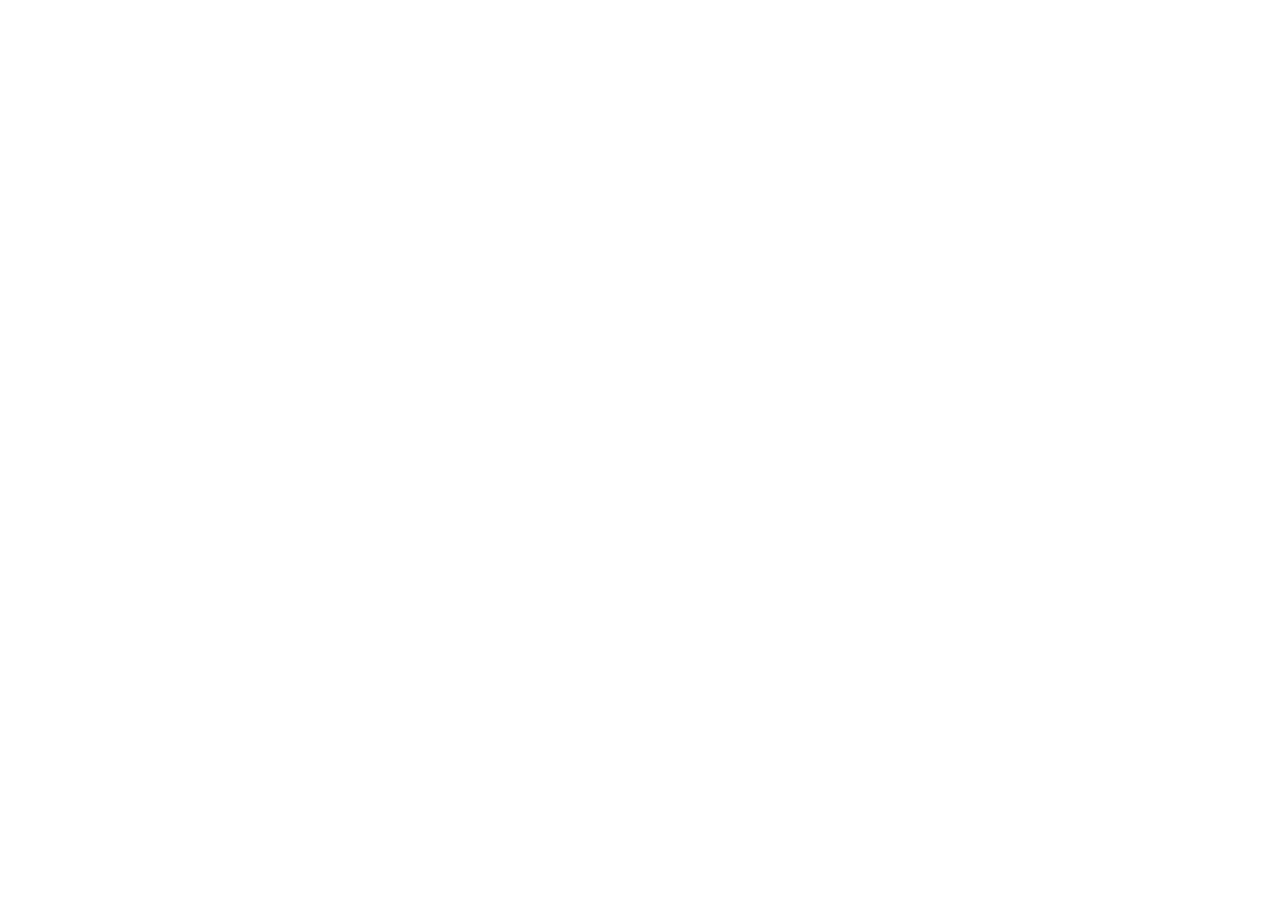
==== about/index.html @ cae290e7 "SEO optimization complete with JS alt text fix" ====
<!DOCTYPE html>
<html lang="en">
<head>
    <meta charset="UTF-8">
    <meta name="viewport" content="width=device-width, initial-scale=1.0">
    <title>About Advocate Mohd Yunus | Legal Services Delhi & Supreme Court</title>
    <meta name="description" content="Learn about Advocate Mohd Yunus - 10+ years experience in family law, estate planning, mining law. Practicing at Saket Court, Delhi High Court & Supreme Court.">
    <meta name="keywords" content="About Advocate Mohd Yunus, Lawyer Delhi, Legal Experience, Supreme Court Advocate">
    <meta name="robots" content="index, follow">
    <link rel="canonical" href="https://advocateyunus.com/about">
    
    <!-- Open Graph -->
    <meta property="og:type" content="profile">
    <meta property="og:title" content="About Advocate Mohd Yunus">
    <meta property="og:description" content="10+ years legal experience in Delhi courts">
    <meta property="og:url" content="https://advocateyunus.com/about">
    
    <script>
        // Redirect to main page with hash for SPA routing
        window.location.href = 'https://advocateyunus.com/#about';
    </script>
</head>
<body>
    <h1>About Advocate Mohd Yunus</h1>
    <p>Advocate Mohd Yunus has over 10 years of experience practicing law at Saket Court, Delhi High Court, and Supreme Court of India.</p>
    <p>Specializing in family law, estate planning, mining law, contract law, child custody, and divorce cases.</p>
    <p><a href="https://advocateyunus.com">Visit our homepage</a> or <a href="https://advocateyunus.com/contact">contact us</a>.</p>
</body>
</html>
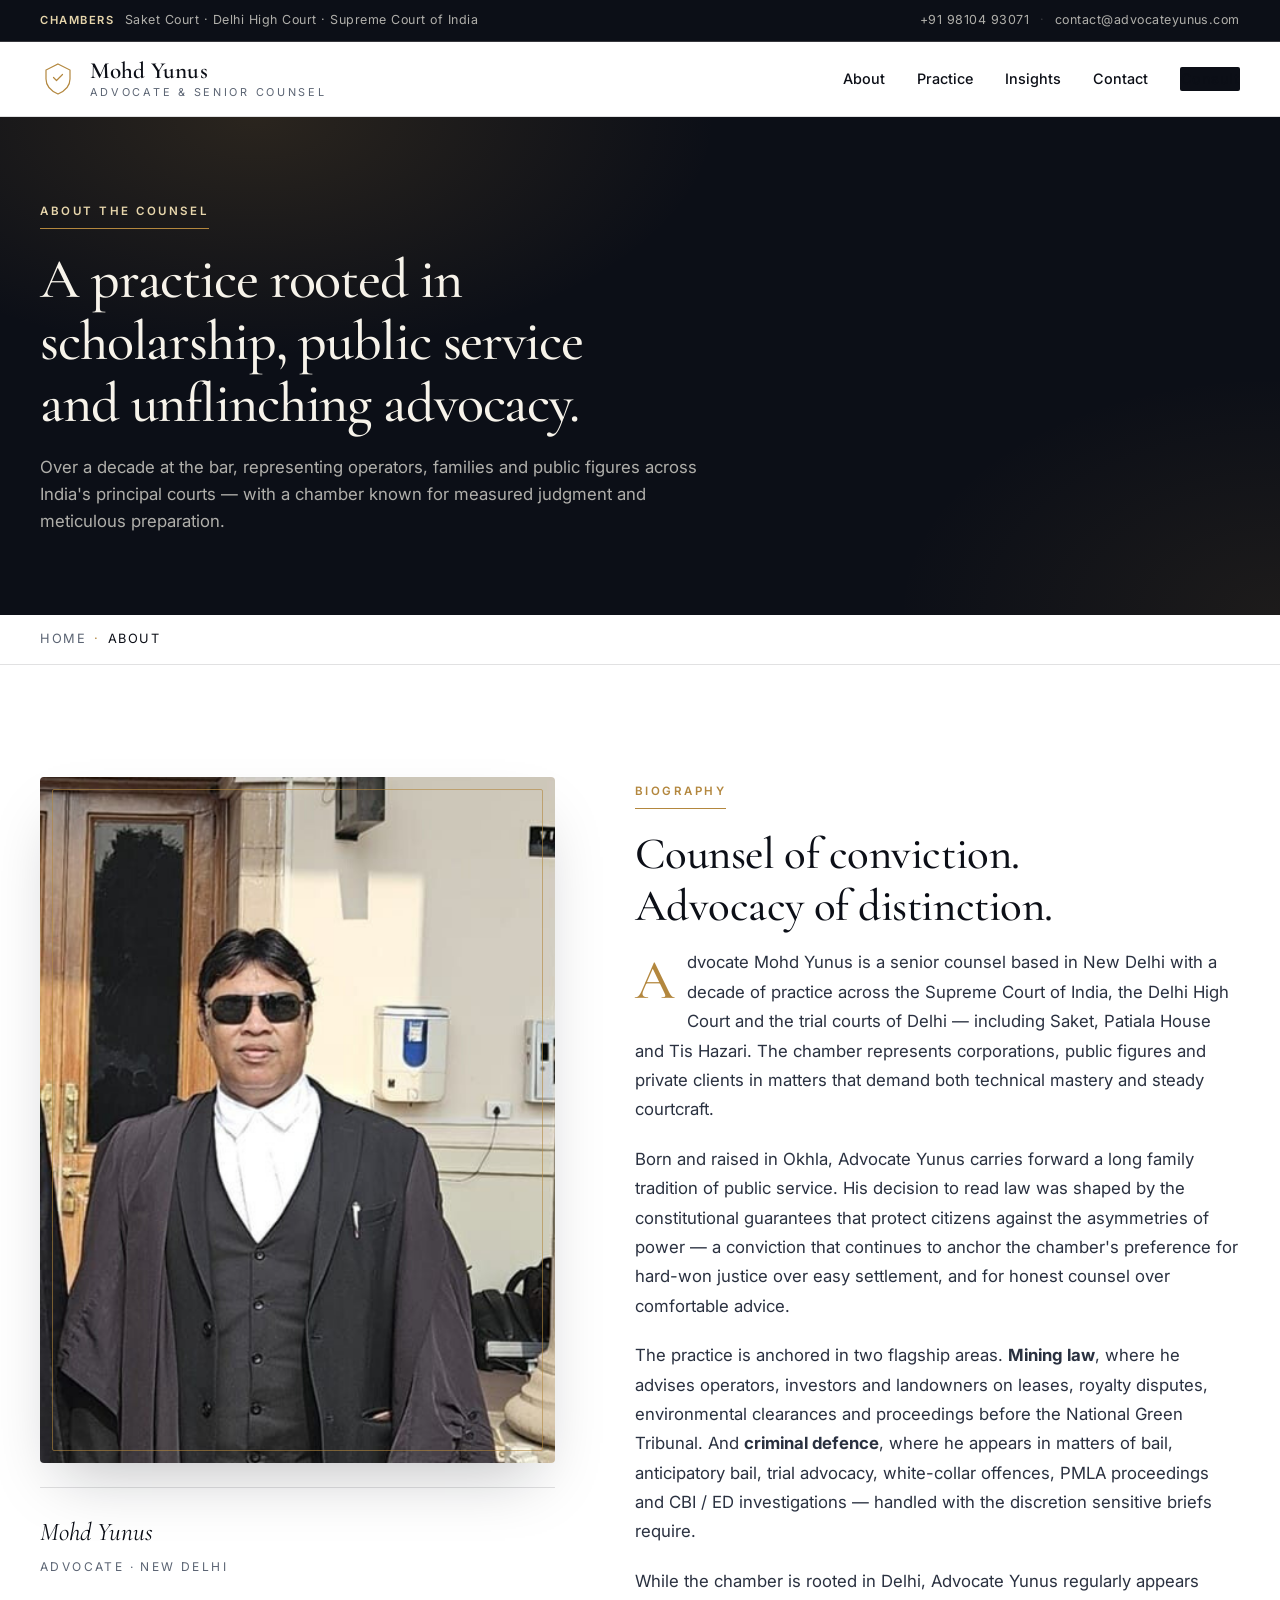
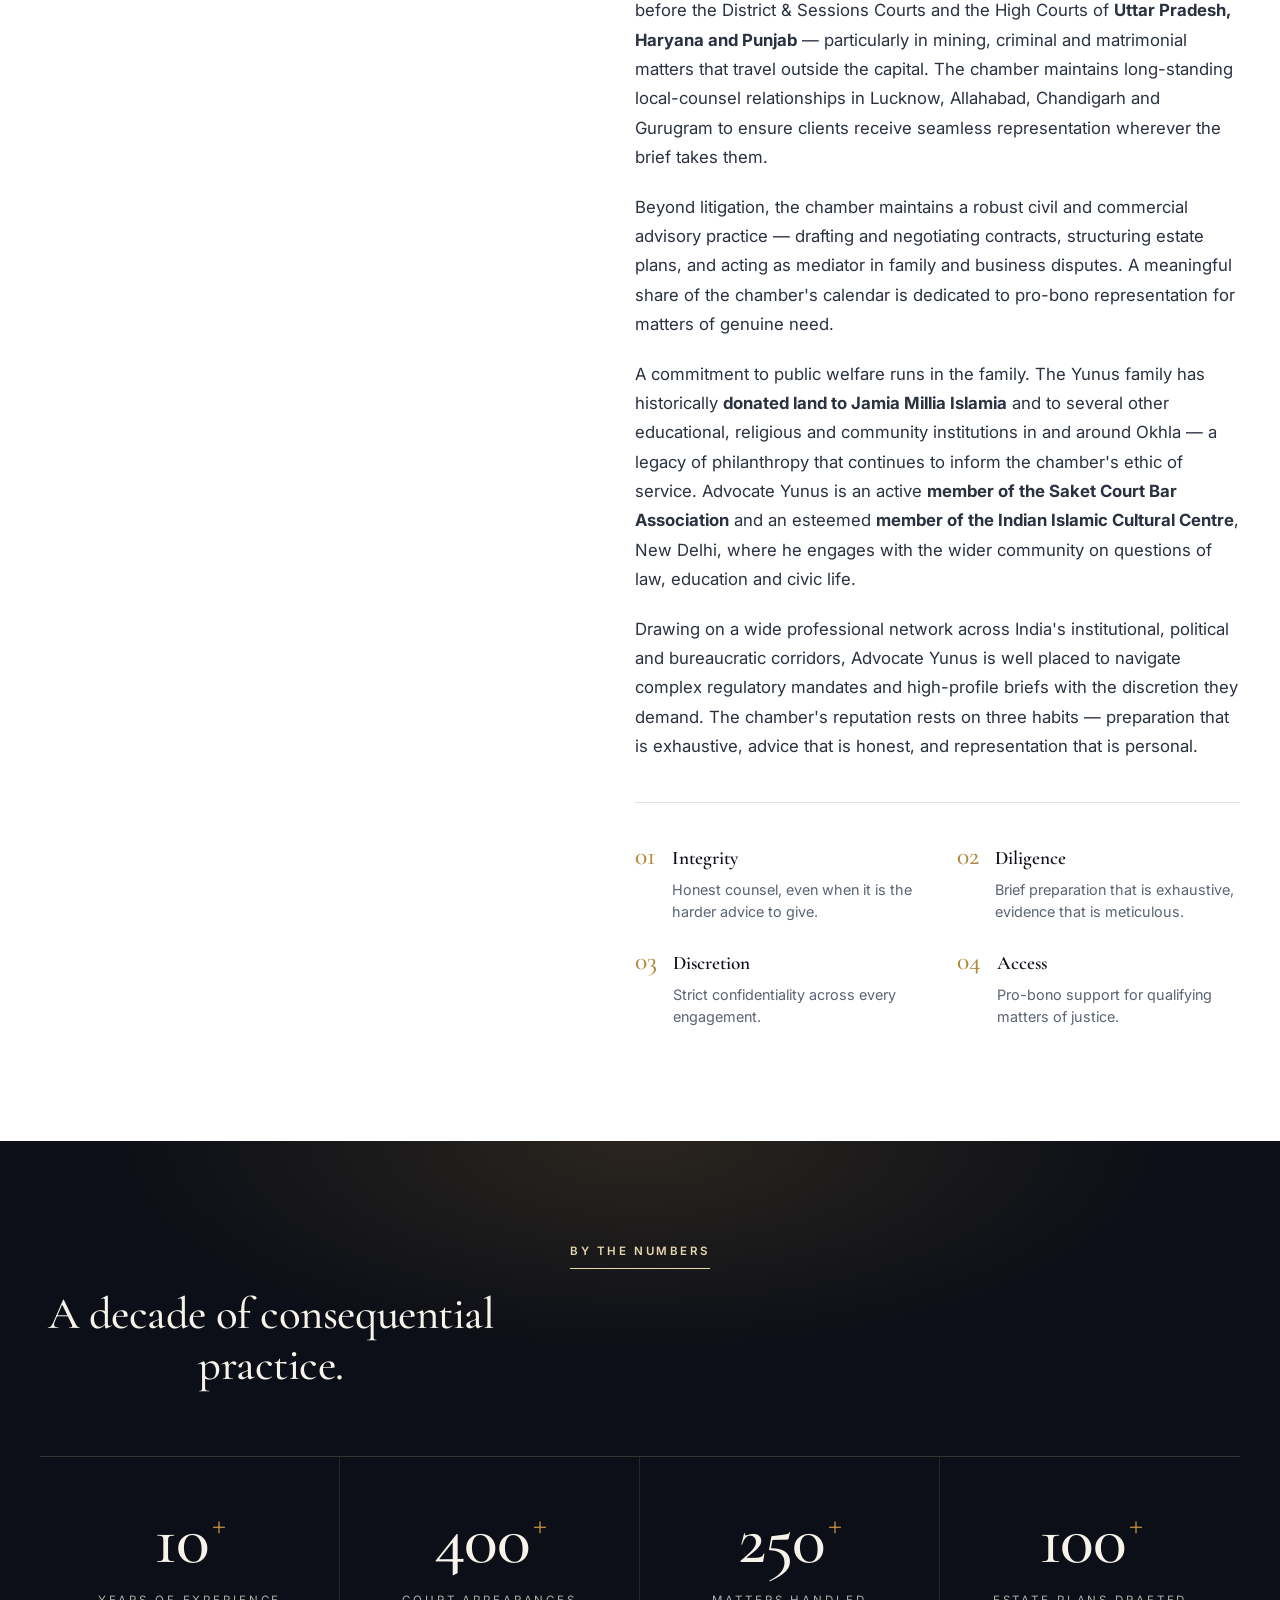
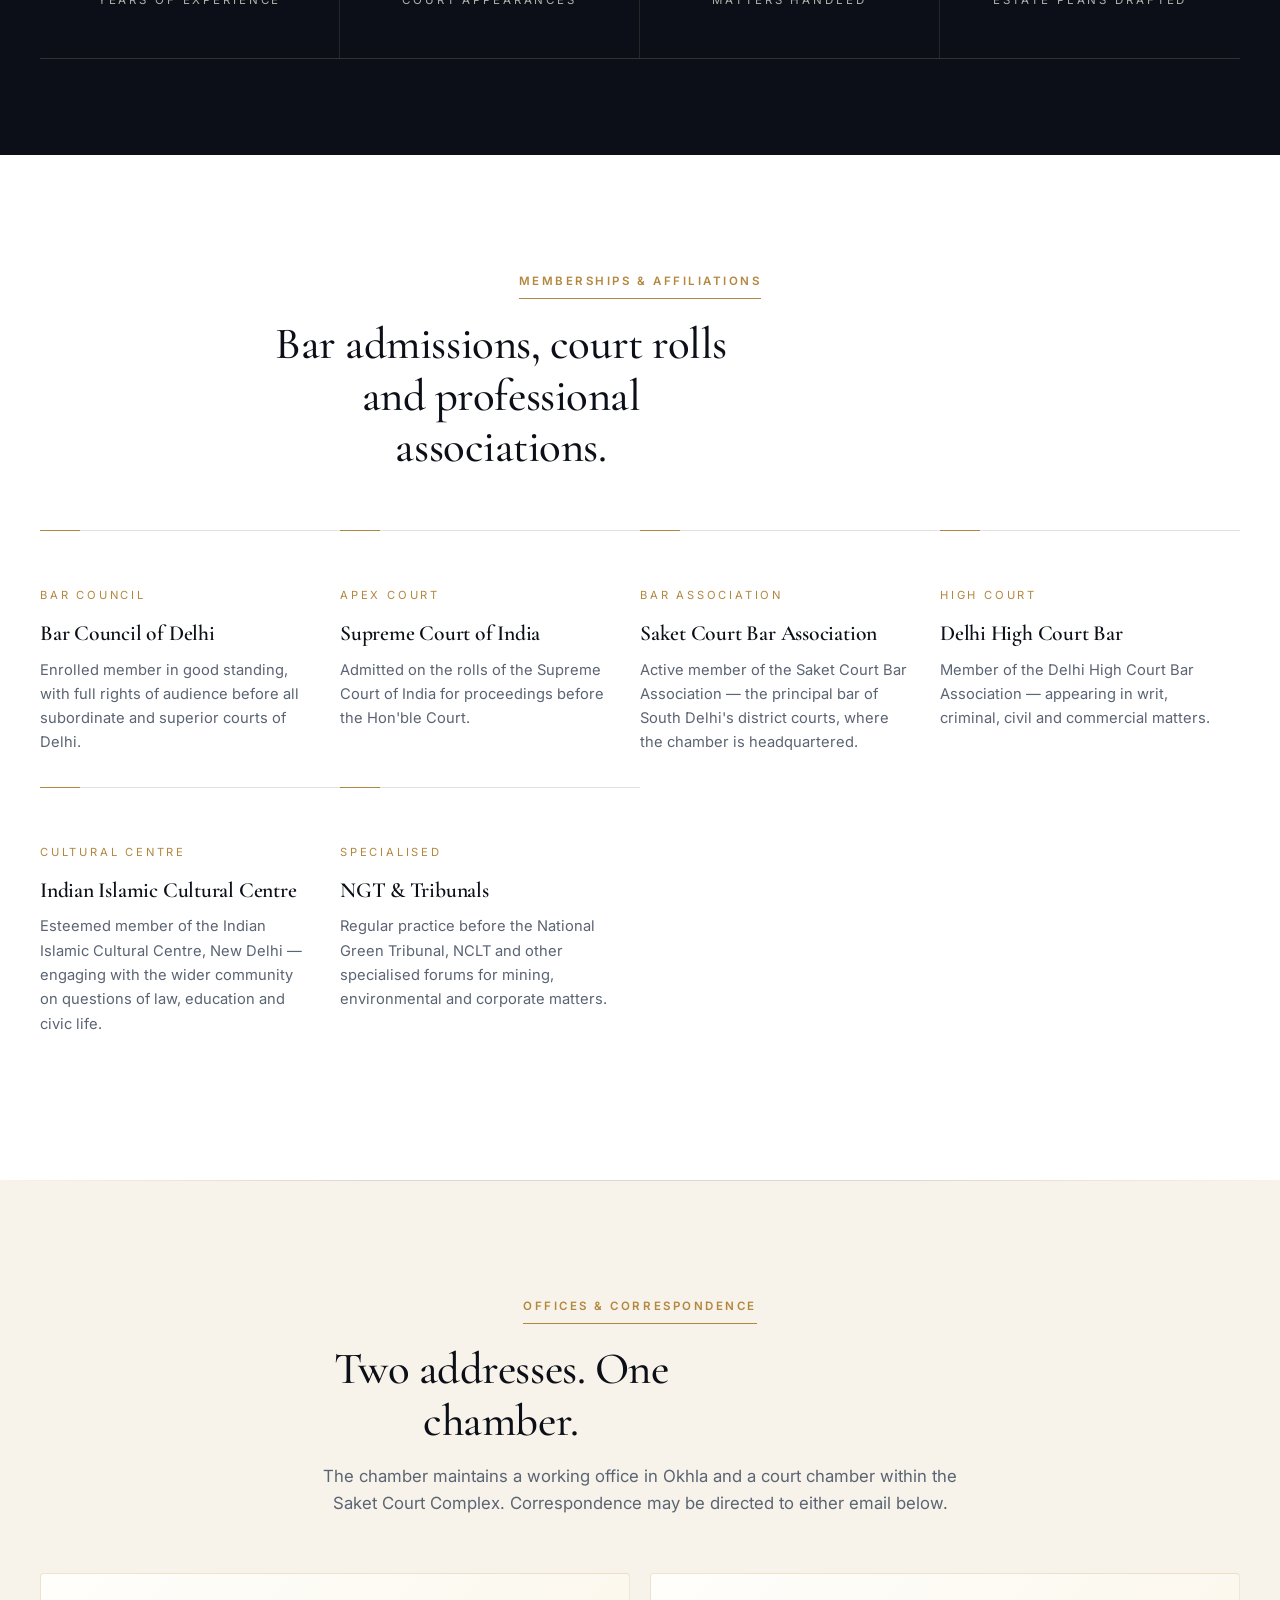
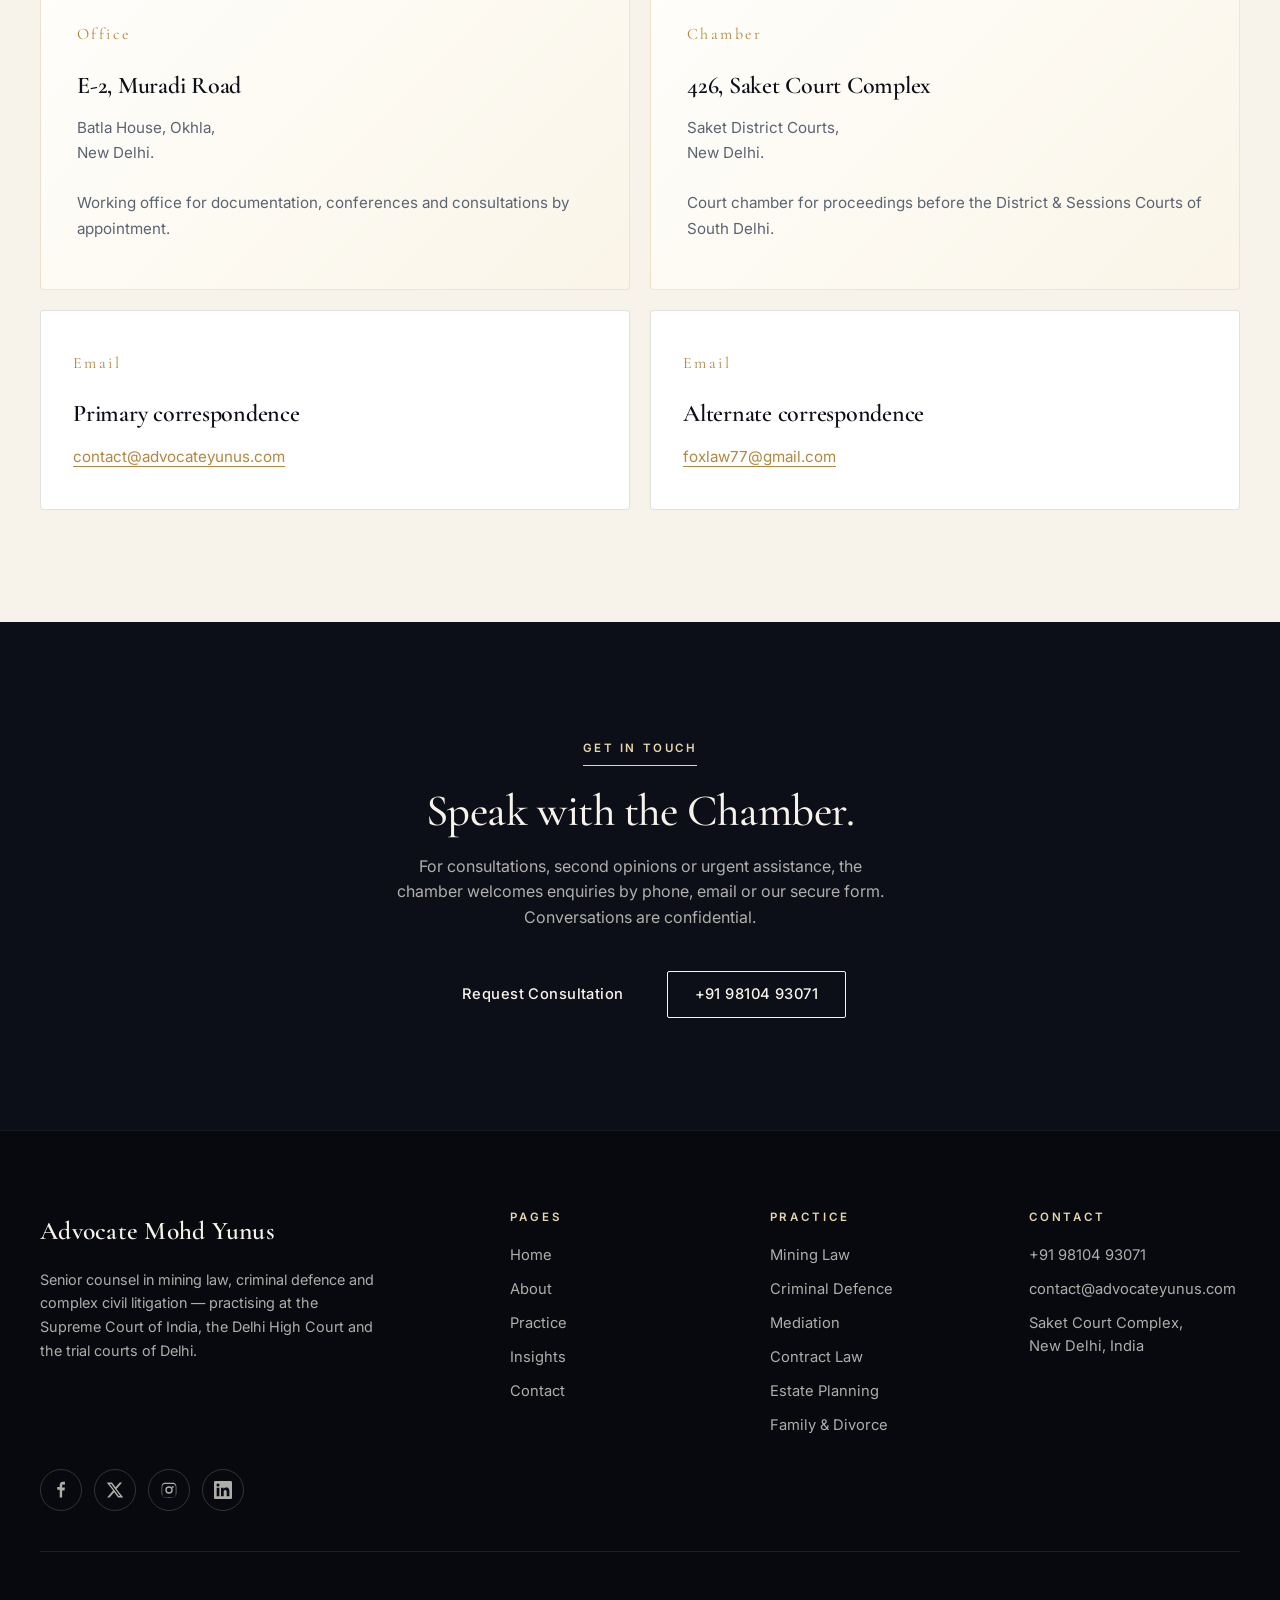
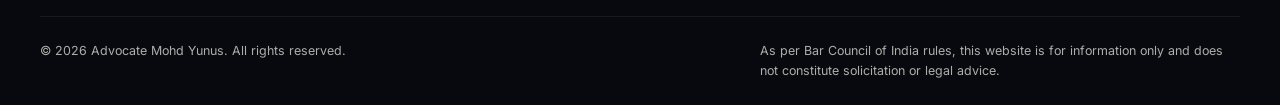
==== commit 31e137cc: "Rebuild site without Framer; multipage structure with full content - Replace single-page Framer buil" ====
--- a/about/index.html
+++ b/about/index.html
@@ -3,27 +3,289 @@
 <head>
     <meta charset="UTF-8">
     <meta name="viewport" content="width=device-width, initial-scale=1.0">
-    <title>About Advocate Mohd Yunus | Legal Services Delhi & Supreme Court</title>
-    <meta name="description" content="Learn about Advocate Mohd Yunus - 10+ years experience in family law, estate planning, mining law. Practicing at Saket Court, Delhi High Court & Supreme Court.">
-    <meta name="keywords" content="About Advocate Mohd Yunus, Lawyer Delhi, Legal Experience, Supreme Court Advocate">
-    <meta name="robots" content="index, follow">
-    <link rel="canonical" href="https://advocateyunus.com/about">
-    
-    <!-- Open Graph -->
+    <title>About Advocate Mohd Yunus | Senior Counsel, New Delhi</title>
+    <meta name="description" content="Advocate Mohd Yunus — over a decade at the bar with a practice spanning mining law, criminal defence, mediation and estate planning. Practising before the Supreme Court of India, the Delhi High Court and the trial courts of Delhi.">
+    <meta name="keywords" content="About Advocate Mohd Yunus, Senior Lawyer Delhi, Mining Law Counsel, Criminal Defence Delhi, Supreme Court Advocate, Okhla Lawyer">
+    <meta name="author" content="Advocate Mohd Yunus">
+    <meta name="robots" content="index, follow, max-image-preview:large">
+    <link rel="canonical" href="https://advocateyunus.com/about/">
+
+    <link rel="icon" type="image/svg+xml" href="/assets/img/favicon.svg">
+    <link rel="apple-touch-icon" href="/assets/img/favicon.svg">
+    <link rel="manifest" href="/site.webmanifest">
+    <meta name="theme-color" content="#0c0f17">
+
     <meta property="og:type" content="profile">
-    <meta property="og:title" content="About Advocate Mohd Yunus">
-    <meta property="og:description" content="10+ years legal experience in Delhi courts">
-    <meta property="og:url" content="https://advocateyunus.com/about">
-    
-    <script>
-        // Redirect to main page with hash for SPA routing
-        window.location.href = 'https://advocateyunus.com/#about';
-    </script>
+    <meta property="og:title" content="About Advocate Mohd Yunus | Senior Counsel">
+    <meta property="og:description" content="Over a decade at the bar — practising in Delhi's principal courts.">
+    <meta property="og:url" content="https://advocateyunus.com/about/">
+    <meta property="og:image" content="https://advocateyunus.com/assets/img/header/main.jpg">
+
+    <link rel="preconnect" href="https://fonts.googleapis.com">
+    <link rel="preconnect" href="https://fonts.gstatic.com" crossorigin>
+    <link href="https://fonts.googleapis.com/css2?family=Cormorant+Garamond:wght@400;500;600;700&family=Inter:wght@300;400;500;600;700&display=swap" rel="stylesheet">
+
+    <link rel="stylesheet" href="/assets/css/styles.css">
 </head>
 <body>
-    <h1>About Advocate Mohd Yunus</h1>
-    <p>Advocate Mohd Yunus has over 10 years of experience practicing law at Saket Court, Delhi High Court, and Supreme Court of India.</p>
-    <p>Specializing in family law, estate planning, mining law, contract law, child custody, and divorce cases.</p>
-    <p><a href="https://advocateyunus.com">Visit our homepage</a> or <a href="https://advocateyunus.com/contact">contact us</a>.</p>
+
+<a class="skip-link" href="#main">Skip to main content</a>
+
+<div class="topbar">
+    <div class="container topbar__inner">
+        <div class="topbar__left">
+            <span class="topbar__item"><span class="topbar__label">Chambers</span> Saket Court · Delhi High Court · Supreme Court of India</span>
+        </div>
+        <div class="topbar__right">
+            <a href="tel:+919810493071" class="topbar__item">+91 98104 93071</a>
+            <span class="topbar__divider">·</span>
+            <a href="mailto:contact@advocateyunus.com" class="topbar__item">contact@advocateyunus.com</a>
+        </div>
+    </div>
+</div>
+
+<header class="nav" id="nav">
+    <div class="container nav__inner">
+        <a href="/" class="brand">
+            <span class="brand__mark" aria-hidden="true">
+                <svg viewBox="0 0 48 48" width="36" height="36" fill="none" stroke="currentColor" stroke-width="1.6">
+                    <path d="M24 4 L40 12 L40 24 C40 33 33 40 24 44 C15 40 8 33 8 24 L8 12 Z"/>
+                    <path d="M18 22 L22 26 L30 18" stroke-linecap="round" stroke-linejoin="round"/>
+                </svg>
+            </span>
+            <span class="brand__text">
+                <span class="brand__name">Mohd Yunus</span>
+                <span class="brand__sub">Advocate &amp; Senior Counsel</span>
+            </span>
+        </a>
+        <nav class="nav__links" aria-label="Primary">
+            <a href="/about/">About</a>
+            <a href="/specialisations/">Practice</a>
+            <a href="/blog/">Insights</a>
+            <a href="/contact/">Contact</a>
+            <a href="/contact/" class="btn btn--ghost">Consult</a>
+        </nav>
+        <button class="nav__toggle" aria-label="Open menu" aria-expanded="false">
+            <span></span><span></span><span></span>
+        </button>
+    </div>
+</header>
+
+<main id="main">
+
+<section class="page-header">
+    <div class="container page-header__inner">
+        <span class="eyebrow">About the Counsel</span>
+        <h1>A practice rooted in scholarship, public service and unflinching advocacy.</h1>
+        <p>Over a decade at the bar, representing operators, families and public figures across India's principal courts — with a chamber known for measured judgment and meticulous preparation.</p>
+    </div>
+</section>
+
+<nav class="breadcrumb" aria-label="Breadcrumb">
+    <div class="container">
+        <ol>
+            <li><a href="/">Home</a></li>
+            <li aria-current="page">About</li>
+        </ol>
+    </div>
+</nav>
+
+<section class="about">
+    <div class="container about__inner">
+        <div class="about__media">
+            <div class="about__photo" style="background: url('/assets/img/header/main.jpg') center/cover no-repeat;" aria-label="Portrait of Advocate Mohd Yunus"></div>
+            <div class="about__signature">
+                <span class="about__sig-name">Mohd Yunus</span>
+                <span class="about__sig-role">Advocate · New Delhi</span>
+            </div>
+        </div>
+        <div class="about__copy">
+            <span class="eyebrow">Biography</span>
+            <h2 class="section-title">Counsel of conviction. Advocacy of distinction.</h2>
+            <p>
+                Advocate Mohd Yunus is a senior counsel based in New Delhi with a decade of practice across the Supreme Court of India, the Delhi High Court and the trial courts of Delhi — including Saket, Patiala House and Tis Hazari. The chamber represents corporations, public figures and private clients in matters that demand both technical mastery and steady courtcraft.
+            </p>
+            <p>
+                Born and raised in Okhla, Advocate Yunus carries forward a long family tradition of public service. His decision to read law was shaped by the constitutional guarantees that protect citizens against the asymmetries of power — a conviction that continues to anchor the chamber's preference for hard-won justice over easy settlement, and for honest counsel over comfortable advice.
+            </p>
+            <p>
+                The practice is anchored in two flagship areas. <strong>Mining law</strong>, where he advises operators, investors and landowners on leases, royalty disputes, environmental clearances and proceedings before the National Green Tribunal. And <strong>criminal defence</strong>, where he appears in matters of bail, anticipatory bail, trial advocacy, white-collar offences, PMLA proceedings and CBI / ED investigations — handled with the discretion sensitive briefs require.
+            </p>
+            <p>
+                While the chamber is rooted in Delhi, Advocate Yunus regularly appears before the District &amp; Sessions Courts and the High Courts of <strong>Uttar Pradesh, Haryana and Punjab</strong> — particularly in mining, criminal and matrimonial matters that travel outside the capital. The chamber maintains long-standing local-counsel relationships in Lucknow, Allahabad, Chandigarh and Gurugram to ensure clients receive seamless representation wherever the brief takes them.
+            </p>
+            <p>
+                Beyond litigation, the chamber maintains a robust civil and commercial advisory practice — drafting and negotiating contracts, structuring estate plans, and acting as mediator in family and business disputes. A meaningful share of the chamber's calendar is dedicated to pro-bono representation for matters of genuine need.
+            </p>
+            <p>
+                A commitment to public welfare runs in the family. The Yunus family has historically <strong>donated land to Jamia Millia Islamia</strong> and to several other educational, religious and community institutions in and around Okhla — a legacy of philanthropy that continues to inform the chamber's ethic of service. Advocate Yunus is an active <strong>member of the Saket Court Bar Association</strong> and an esteemed <strong>member of the Indian Islamic Cultural Centre</strong>, New Delhi, where he engages with the wider community on questions of law, education and civic life.
+            </p>
+            <p>
+                Drawing on a wide professional network across India's institutional, political and bureaucratic corridors, Advocate Yunus is well placed to navigate complex regulatory mandates and high-profile briefs with the discretion they demand. The chamber's reputation rests on three habits — preparation that is exhaustive, advice that is honest, and representation that is personal.
+            </p>
+
+            <ul class="about__values">
+                <li><span>01</span><strong>Integrity</strong><em>Honest counsel, even when it is the harder advice to give.</em></li>
+                <li><span>02</span><strong>Diligence</strong><em>Brief preparation that is exhaustive, evidence that is meticulous.</em></li>
+                <li><span>03</span><strong>Discretion</strong><em>Strict confidentiality across every engagement.</em></li>
+                <li><span>04</span><strong>Access</strong><em>Pro-bono support for qualifying matters of justice.</em></li>
+            </ul>
+        </div>
+    </div>
+</section>
+
+<section class="stats">
+    <div class="container stats__inner">
+        <div class="stats__head">
+            <span class="eyebrow">By the Numbers</span>
+            <h2 class="section-title section-title--light">A decade of consequential practice.</h2>
+        </div>
+        <ul class="stats__grid">
+            <li><span class="stats__num">10<small>+</small></span><span class="stats__label">Years of Experience</span></li>
+            <li><span class="stats__num">400<small>+</small></span><span class="stats__label">Court Appearances</span></li>
+            <li><span class="stats__num">250<small>+</small></span><span class="stats__label">Matters Handled</span></li>
+            <li><span class="stats__num">100<small>+</small></span><span class="stats__label">Estate Plans Drafted</span></li>
+        </ul>
+    </div>
+</section>
+
+<section class="process">
+    <div class="container">
+        <div class="section-head section-head--center">
+            <span class="eyebrow">Memberships &amp; Affiliations</span>
+            <h2 class="section-title">Bar admissions, court rolls and professional associations.</h2>
+        </div>
+        <ol class="process__list">
+            <li>
+                <span class="process__step">Bar Council</span>
+                <h3>Bar Council of Delhi</h3>
+                <p>Enrolled member in good standing, with full rights of audience before all subordinate and superior courts of Delhi.</p>
+            </li>
+            <li>
+                <span class="process__step">Apex Court</span>
+                <h3>Supreme Court of India</h3>
+                <p>Admitted on the rolls of the Supreme Court of India for proceedings before the Hon'ble Court.</p>
+            </li>
+            <li>
+                <span class="process__step">Bar Association</span>
+                <h3>Saket Court Bar Association</h3>
+                <p>Active member of the Saket Court Bar Association — the principal bar of South Delhi's district courts, where the chamber is headquartered.</p>
+            </li>
+            <li>
+                <span class="process__step">High Court</span>
+                <h3>Delhi High Court Bar</h3>
+                <p>Member of the Delhi High Court Bar Association — appearing in writ, criminal, civil and commercial matters.</p>
+            </li>
+            <li>
+                <span class="process__step">Cultural Centre</span>
+                <h3>Indian Islamic Cultural Centre</h3>
+                <p>Esteemed member of the Indian Islamic Cultural Centre, New Delhi — engaging with the wider community on questions of law, education and civic life.</p>
+            </li>
+            <li>
+                <span class="process__step">Specialised</span>
+                <h3>NGT &amp; Tribunals</h3>
+                <p>Regular practice before the National Green Tribunal, NCLT and other specialised forums for mining, environmental and corporate matters.</p>
+            </li>
+        </ol>
+    </div>
+</section>
+
+<section class="practice">
+    <div class="container">
+        <div class="section-head section-head--center">
+            <span class="eyebrow">Offices &amp; Correspondence</span>
+            <h2 class="section-title">Two addresses. One chamber.</h2>
+            <p class="section-lede" style="margin-inline: auto;">The chamber maintains a working office in Okhla and a court chamber within the Saket Court Complex. Correspondence may be directed to either email below.</p>
+        </div>
+        <div class="practice__grid" style="grid-template-columns: repeat(2, 1fr);">
+            <article class="card card--feature">
+                <span class="card__num">Office</span>
+                <h3 class="card__title">E-2, Muradi Road</h3>
+                <p class="card__copy">Batla House, Okhla,<br>New Delhi.<br><br>Working office for documentation, conferences and consultations by appointment.</p>
+            </article>
+            <article class="card card--feature">
+                <span class="card__num">Chamber</span>
+                <h3 class="card__title">426, Saket Court Complex</h3>
+                <p class="card__copy">Saket District Courts,<br>New Delhi.<br><br>Court chamber for proceedings before the District &amp; Sessions Courts of South Delhi.</p>
+            </article>
+            <article class="card">
+                <span class="card__num">Email</span>
+                <h3 class="card__title">Primary correspondence</h3>
+                <p class="card__copy"><a href="mailto:contact@advocateyunus.com" style="color: var(--gold); border-bottom: 1px solid currentColor;">contact@advocateyunus.com</a></p>
+            </article>
+            <article class="card">
+                <span class="card__num">Email</span>
+                <h3 class="card__title">Alternate correspondence</h3>
+                <p class="card__copy"><a href="mailto:foxlaw77@gmail.com" style="color: var(--gold); border-bottom: 1px solid currentColor;">foxlaw77@gmail.com</a></p>
+            </article>
+        </div>
+    </div>
+</section>
+
+<section class="contact">
+    <div class="container contact__inner" style="grid-template-columns: 1fr;">
+        <div class="contact__copy" style="text-align: center; max-width: 720px; margin: 0 auto;">
+            <span class="eyebrow">Get in Touch</span>
+            <h2 class="section-title" style="margin-inline: auto;">Speak with the Chamber.</h2>
+            <p style="margin-inline: auto;">For consultations, second opinions or urgent assistance, the chamber welcomes enquiries by phone, email or our secure form. Conversations are confidential.</p>
+            <div style="display: flex; gap: 1rem; justify-content: center; flex-wrap: wrap; margin-top: 2rem;">
+                <a href="/contact/" class="btn btn--primary">Request Consultation</a>
+                <a href="tel:+919810493071" class="btn btn--outline" style="color: var(--ivory); border-color: var(--ivory);">+91 98104 93071</a>
+            </div>
+        </div>
+    </div>
+</section>
+
+</main>
+
+<footer class="footer">
+    <div class="container footer__inner">
+        <div class="footer__brand">
+            <span class="brand__name">Advocate Mohd Yunus</span>
+            <p>Senior counsel in mining law, criminal defence and complex civil litigation — practising at the Supreme Court of India, the Delhi High Court and the trial courts of Delhi.</p>
+        </div>
+        <div class="footer__col">
+            <h4>Pages</h4>
+            <ul>
+                <li><a href="/">Home</a></li>
+                <li><a href="/about/">About</a></li>
+                <li><a href="/specialisations/">Practice</a></li>
+                <li><a href="/blog/">Insights</a></li>
+                <li><a href="/contact/">Contact</a></li>
+            </ul>
+        </div>
+        <div class="footer__col">
+            <h4>Practice</h4>
+            <ul>
+                <li><a href="/specialisations/mining-laws/">Mining Law</a></li>
+                <li><a href="/specialisations/criminal-law/">Criminal Defence</a></li>
+                <li><a href="/specialisations/mediation-law/">Mediation</a></li>
+                <li><a href="/specialisations/contract-law/">Contract Law</a></li>
+                <li><a href="/specialisations/estate-planning-law/">Estate Planning</a></li>
+                <li><a href="/specialisations/divorce-law/">Family &amp; Divorce</a></li>
+            </ul>
+        </div>
+        <div class="footer__col">
+            <h4>Contact</h4>
+            <ul>
+                <li><a href="tel:+919810493071">+91 98104 93071</a></li>
+                <li><a href="mailto:contact@advocateyunus.com">contact@advocateyunus.com</a></li>
+                <li>Saket Court Complex,<br>New Delhi, India</li>
+            </ul>
+        </div>
+        <div class="footer__social" aria-label="Social media">
+            <a href="https://www.facebook.com/yunus.mohd.520" target="_blank" rel="noopener noreferrer" aria-label="Facebook"><svg viewBox="0 0 24 24" aria-hidden="true"><path d="M13.5 22V12.5h3.2l.5-3.7h-3.7V6.4c0-1.1.3-1.8 1.8-1.8h2V1.2C17 1.1 15.9 1 14.7 1c-2.6 0-4.4 1.6-4.4 4.5v2.5H7v3.7h3.3V22h3.2z"/></svg></a>
+            <a href="https://x.com/Advocateyunus1" target="_blank" rel="noopener noreferrer" aria-label="X (Twitter)"><svg viewBox="0 0 24 24" aria-hidden="true"><path d="M18.244 2H21.5l-7.5 8.572L23 22h-6.825l-5.348-6.99L4.7 22H1.444l8.04-9.187L1 2h6.99l4.83 6.388L18.244 2zm-1.18 18h1.825L7.012 4H5.054l12.01 16z"/></svg></a>
+            <a href="https://www.instagram.com/advocateyunus.delhi/" target="_blank" rel="noopener noreferrer" aria-label="Instagram"><svg viewBox="0 0 24 24" aria-hidden="true"><path d="M12 2.2c3.2 0 3.6 0 4.8.1 1.2.1 1.8.2 2.2.4.6.2 1 .5 1.4.9.4.4.7.9.9 1.4.2.4.4 1 .4 2.2.1 1.2.1 1.6.1 4.8s0 3.6-.1 4.8c-.1 1.2-.2 1.8-.4 2.2-.2.6-.5 1-.9 1.4-.4.4-.9.7-1.4.9-.4.2-1 .4-2.2.4-1.2.1-1.6.1-4.8.1s-3.6 0-4.8-.1c-1.2-.1-1.8-.2-2.2-.4-.6-.2-1-.5-1.4-.9-.4-.4-.7-.9-.9-1.4-.2-.4-.4-1-.4-2.2C2.2 15.6 2.2 15.2 2.2 12s0-3.6.1-4.8c.1-1.2.2-1.8.4-2.2.2-.6.5-1 .9-1.4.4-.4.9-.7 1.4-.9.4-.2 1-.4 2.2-.4C8.4 2.2 8.8 2.2 12 2.2zm0 1.8c-3.2 0-3.5 0-4.7.1-1.1.1-1.7.2-2.1.3-.5.2-.9.4-1.2.7-.4.4-.6.8-.7 1.2-.1.4-.3 1-.3 2.1-.1 1.2-.1 1.5-.1 4.7s0 3.5.1 4.7c.1 1.1.2 1.7.3 2.1.2.5.4.9.7 1.2.4.4.8.6 1.2.7.4.1 1 .3 2.1.3 1.2.1 1.5.1 4.7.1s3.5 0 4.7-.1c1.1-.1 1.7-.2 2.1-.3.5-.2.9-.4 1.2-.7.4-.4.6-.8.7-1.2.1-.4.3-1 .3-2.1.1-1.2.1-1.5.1-4.7s0-3.5-.1-4.7c-.1-1.1-.2-1.7-.3-2.1-.2-.5-.4-.9-.7-1.2-.4-.4-.8-.6-1.2-.7-.4-.1-1-.3-2.1-.3C15.5 4 15.2 4 12 4zm0 3.1A4.9 4.9 0 1 1 12 17a4.9 4.9 0 0 1 0-9.9zm0 1.8a3.1 3.1 0 1 0 0 6.2 3.1 3.1 0 0 0 0-6.2zm5.1-2.1a1.15 1.15 0 1 1 0 2.3 1.15 1.15 0 0 1 0-2.3z"/></svg></a>
+            <a href="https://www.linkedin.com/in/m-yunus-advocate-58a69a46/" target="_blank" rel="noopener noreferrer" aria-label="LinkedIn"><svg viewBox="0 0 24 24" aria-hidden="true"><path d="M20.45 20.45h-3.55v-5.57c0-1.33-.02-3.04-1.85-3.04-1.86 0-2.14 1.45-2.14 2.95v5.66H9.36V9h3.41v1.56h.05c.48-.91 1.65-1.86 3.39-1.86 3.62 0 4.29 2.39 4.29 5.49v6.26zM5.34 7.43a2.06 2.06 0 1 1 0-4.12 2.06 2.06 0 0 1 0 4.12zM7.12 20.45H3.56V9h3.56v11.45zM22.22 0H1.78A1.76 1.76 0 0 0 0 1.74v20.52A1.76 1.76 0 0 0 1.78 24h20.44A1.77 1.77 0 0 0 24 22.26V1.74A1.77 1.77 0 0 0 22.22 0z"/></svg></a>
+        </div>
+    </div>
+    <div class="container footer__base">
+        <span>© <span id="year"></span> Advocate Mohd Yunus. All rights reserved.</span>
+        <span class="footer__disclaimer">As per Bar Council of India rules, this website is for information only and does not constitute solicitation or legal advice.</span>
+    </div>
+</footer>
+
+<script src="/assets/js/main.js" defer></script>
 </body>
 </html>
--- a/assets/css/styles.css
+++ b/assets/css/styles.css
@@ -0,0 +1,1357 @@
+/* =====================================================================
+   Advocate Mohd Yunus — Senior Counsel
+   Hand-rolled CSS. No frameworks, no Framer.
+   ===================================================================== */
+
+:root {
+    --ink: #0c0f17;
+    --ink-2: #161b27;
+    --ink-3: #232a3a;
+    --ivory: #f7f3ea;
+    --ivory-2: #efe9dc;
+    --paper: #ffffff;
+    --gold: #b3873e;
+    --gold-2: #c9a35a;
+    --gold-soft: #e7d6ac;
+    --maroon: #6b1d1d;
+    --rule: rgba(12, 15, 23, 0.12);
+    --rule-light: rgba(247, 243, 234, 0.18);
+    --muted: #5b6473;
+    --muted-light: rgba(247, 243, 234, 0.7);
+
+    --serif: "Cormorant Garamond", "Garamond", "Times New Roman", serif;
+    --sans: "Inter", -apple-system, BlinkMacSystemFont, "Segoe UI", Roboto, Helvetica, Arial, sans-serif;
+
+    --shadow-1: 0 1px 2px rgba(12, 15, 23, .06), 0 8px 24px rgba(12, 15, 23, .06);
+    --shadow-2: 0 30px 60px -20px rgba(12, 15, 23, .25);
+
+    --radius: 4px;
+    --radius-lg: 10px;
+
+    --max: 1200px;
+}
+
+/* ---------- Reset ---------- */
+*, *::before, *::after { box-sizing: border-box; }
+html { scroll-behavior: smooth; -webkit-text-size-adjust: 100%; }
+body {
+    margin: 0;
+    font-family: var(--sans);
+    font-size: 16px;
+    line-height: 1.6;
+    color: var(--ink);
+    background: var(--paper);
+    -webkit-font-smoothing: antialiased;
+    -moz-osx-font-smoothing: grayscale;
+}
+img, svg { display: block; max-width: 100%; }
+a { color: inherit; text-decoration: none; transition: color .2s ease; }
+ul, ol { list-style: none; padding: 0; margin: 0; }
+button { font: inherit; cursor: pointer; border: none; background: none; color: inherit; }
+input, select, textarea { font: inherit; color: inherit; }
+
+.skip-link {
+    position: absolute; left: -9999px; top: 0;
+    background: var(--ink); color: var(--ivory); padding: .75rem 1rem;
+    z-index: 9999;
+}
+.skip-link:focus { left: 1rem; top: 1rem; }
+
+.container {
+    width: min(100% - 2.5rem, var(--max));
+    margin-inline: auto;
+}
+
+/* ---------- Typography ---------- */
+h1, h2, h3, h4 { font-family: var(--serif); font-weight: 500; letter-spacing: -0.01em; line-height: 1.15; margin: 0; color: var(--ink); }
+p { margin: 0 0 1rem; color: var(--ink); }
+
+.eyebrow {
+    display: inline-block;
+    font-family: var(--sans);
+    font-size: .72rem;
+    font-weight: 600;
+    letter-spacing: .22em;
+    text-transform: uppercase;
+    color: var(--gold);
+    padding-bottom: .5rem;
+    border-bottom: 1px solid var(--gold);
+    margin-bottom: 1.25rem;
+}
+
+.section-title {
+    font-size: clamp(1.85rem, 1.2rem + 2vw, 3.1rem);
+    font-weight: 500;
+    margin-bottom: 1rem;
+    max-width: 22ch;
+}
+.section-title--light { color: var(--ivory); }
+
+.section-lede {
+    color: var(--muted);
+    max-width: 60ch;
+    font-size: 1.05rem;
+}
+
+.section-head { margin-bottom: 3.5rem; max-width: 740px; }
+.section-head--center { margin-inline: auto; text-align: center; }
+.section-head--center .section-lede { margin-inline: auto; }
+
+/* ---------- Buttons ---------- */
+.btn {
+    display: inline-flex;
+    align-items: center;
+    justify-content: center;
+    gap: .5rem;
+    padding: .95rem 1.65rem;
+    border-radius: 2px;
+    font-weight: 500;
+    font-size: .92rem;
+    letter-spacing: .03em;
+    transition: transform .2s ease, background .25s ease, color .25s ease, box-shadow .25s ease;
+    border: 1px solid transparent;
+    cursor: pointer;
+    line-height: 1;
+}
+.btn--primary {
+    background: var(--ink);
+    color: var(--ivory);
+    border-color: var(--ink);
+}
+.btn--primary:hover { background: var(--gold); border-color: var(--gold); color: var(--ink); }
+.btn--outline {
+    background: transparent;
+    color: var(--ink);
+    border-color: var(--ink);
+}
+.btn--outline:hover { background: var(--ink); color: var(--ivory); }
+.btn--ghost {
+    background: var(--ink);
+    color: var(--ivory);
+    padding: .65rem 1.15rem;
+    font-size: .82rem;
+}
+.btn--ghost:hover { background: var(--gold); color: var(--ink); }
+.btn--full { width: 100%; padding: 1.05rem 1.5rem; }
+
+/* ---------- Topbar ---------- */
+.topbar {
+    background: var(--ink);
+    color: var(--ivory);
+    font-size: .78rem;
+    letter-spacing: .04em;
+    border-bottom: 1px solid var(--rule-light);
+}
+.topbar__inner {
+    display: flex;
+    justify-content: space-between;
+    align-items: center;
+    padding: .65rem 0;
+    flex-wrap: wrap;
+    gap: .5rem;
+}
+.topbar__item { color: var(--muted-light); }
+.topbar__item:hover { color: var(--gold-soft); }
+.topbar__label {
+    font-weight: 600;
+    color: var(--gold-soft);
+    margin-right: .35rem;
+    letter-spacing: .14em;
+    text-transform: uppercase;
+    font-size: .7rem;
+}
+.topbar__divider { color: var(--rule-light); margin: 0 .65rem; }
+.topbar__right { display: flex; align-items: center; }
+
+/* ---------- Nav ---------- */
+.nav {
+    position: sticky;
+    top: 0;
+    z-index: 100;
+    background: var(--paper);
+    border-bottom: 1px solid var(--rule);
+    transition: box-shadow .25s ease, background .25s ease;
+}
+.nav.is-scrolled { box-shadow: var(--shadow-1); }
+.nav__inner {
+    display: flex;
+    align-items: center;
+    justify-content: space-between;
+    padding: 1.1rem 0;
+    gap: 2rem;
+}
+.brand {
+    display: inline-flex;
+    align-items: center;
+    gap: .85rem;
+    color: var(--ink);
+}
+.brand__mark { color: var(--gold); display: inline-flex; }
+.brand__text { display: flex; flex-direction: column; line-height: 1.05; }
+.brand__name {
+    font-family: var(--serif);
+    font-size: 1.45rem;
+    font-weight: 600;
+    letter-spacing: .01em;
+}
+.brand__sub {
+    font-size: .68rem;
+    text-transform: uppercase;
+    letter-spacing: .25em;
+    color: var(--muted);
+    margin-top: .2rem;
+}
+.nav__links {
+    display: flex;
+    align-items: center;
+    gap: 2rem;
+}
+.nav__links a {
+    font-size: .9rem;
+    font-weight: 500;
+    color: var(--ink);
+    position: relative;
+    padding: .25rem 0;
+}
+.nav__links a:not(.btn):after {
+    content: '';
+    position: absolute;
+    left: 0; right: 0; bottom: -2px;
+    height: 1px;
+    background: var(--gold);
+    transform: scaleX(0);
+    transform-origin: left;
+    transition: transform .3s ease;
+}
+.nav__links a:not(.btn):hover:after { transform: scaleX(1); }
+.nav__toggle {
+    display: none;
+    width: 40px; height: 40px;
+    flex-direction: column;
+    justify-content: center;
+    gap: 5px;
+    padding: 0 8px;
+}
+.nav__toggle span {
+    display: block; height: 2px; background: var(--ink);
+    transition: transform .3s ease, opacity .3s ease;
+}
+.nav__toggle.is-open span:nth-child(1) { transform: translateY(7px) rotate(45deg); }
+.nav__toggle.is-open span:nth-child(2) { opacity: 0; }
+.nav__toggle.is-open span:nth-child(3) { transform: translateY(-7px) rotate(-45deg); }
+
+/* ---------- Hero ---------- */
+.hero {
+    position: relative;
+    overflow: hidden;
+    background: var(--ivory);
+    padding: 6rem 0 5rem;
+    isolation: isolate;
+}
+.hero__bg {
+    position: absolute;
+    inset: 0;
+    background:
+        radial-gradient(60% 80% at 80% 20%, rgba(179, 135, 62, 0.12), transparent 60%),
+        radial-gradient(60% 80% at 0% 100%, rgba(12, 15, 23, 0.06), transparent 60%);
+    z-index: -1;
+}
+.hero__bg::after {
+    content: '';
+    position: absolute;
+    inset: 0;
+    background-image:
+        linear-gradient(to right, rgba(12, 15, 23, .04) 1px, transparent 1px),
+        linear-gradient(to bottom, rgba(12, 15, 23, .04) 1px, transparent 1px);
+    background-size: 60px 60px;
+    mask-image: radial-gradient(80% 70% at 50% 30%, #000 30%, transparent 80%);
+}
+.hero__inner {
+    display: grid;
+    grid-template-columns: 1.4fr 1fr;
+    gap: 4rem;
+    align-items: center;
+}
+.hero__title {
+    font-size: clamp(2.5rem, 1.5rem + 4vw, 5rem);
+    font-weight: 500;
+    line-height: 1.05;
+    letter-spacing: -0.02em;
+    margin-bottom: 1.5rem;
+}
+.hero__title-italic {
+    font-style: italic;
+    color: var(--gold);
+    font-weight: 400;
+}
+.hero__lede {
+    font-size: 1.1rem;
+    color: var(--muted);
+    max-width: 56ch;
+    margin-bottom: 2rem;
+}
+.hero__cta { display: flex; gap: 1rem; flex-wrap: wrap; margin-bottom: 3rem; }
+.hero__meta {
+    display: flex;
+    gap: 2.5rem;
+    padding-top: 2rem;
+    border-top: 1px solid var(--rule);
+    flex-wrap: wrap;
+}
+.hero__meta li {
+    display: flex; flex-direction: column;
+    font-size: .8rem;
+    color: var(--muted);
+    letter-spacing: .08em;
+    text-transform: uppercase;
+}
+.hero__meta strong {
+    font-family: var(--serif);
+    font-size: 2rem;
+    font-weight: 500;
+    color: var(--ink);
+    letter-spacing: -0.01em;
+    text-transform: none;
+    line-height: 1;
+    margin-bottom: .35rem;
+}
+
+.hero__card {
+    background: var(--ink);
+    color: var(--ivory);
+    padding: 2.5rem;
+    border-radius: 4px;
+    position: relative;
+    box-shadow: var(--shadow-2);
+}
+.hero__card::before {
+    content: '';
+    position: absolute;
+    inset: 8px;
+    border: 1px solid rgba(231, 214, 172, 0.18);
+    pointer-events: none;
+}
+.hero__card-row {
+    display: flex;
+    flex-direction: column;
+    padding: 1rem 0;
+    border-bottom: 1px solid rgba(231, 214, 172, 0.12);
+    position: relative;
+}
+.hero__card-row:last-of-type { border-bottom: none; }
+.hero__card-label {
+    font-size: .68rem;
+    letter-spacing: .22em;
+    text-transform: uppercase;
+    color: var(--gold-soft);
+    margin-bottom: .35rem;
+}
+.hero__card-value {
+    font-family: var(--serif);
+    font-size: 1.15rem;
+    color: var(--ivory);
+}
+.hero__card-link {
+    display: inline-block;
+    margin-top: 1.5rem;
+    color: var(--gold-soft);
+    font-size: .85rem;
+    letter-spacing: .12em;
+    text-transform: uppercase;
+    border-bottom: 1px solid var(--gold);
+    padding-bottom: .25rem;
+    align-self: flex-start;
+    position: relative;
+}
+.hero__card-link:hover { color: var(--ivory); }
+
+/* ---------- Trust Bar ---------- */
+.trust {
+    background: var(--ink);
+    color: var(--ivory);
+    border-top: 1px solid rgba(231, 214, 172, 0.12);
+}
+.trust__inner {
+    display: flex;
+    align-items: center;
+    gap: 2.5rem;
+    padding: 1.5rem 0;
+    flex-wrap: wrap;
+}
+.trust__label {
+    font-size: .7rem;
+    letter-spacing: .25em;
+    text-transform: uppercase;
+    color: var(--gold-soft);
+    white-space: nowrap;
+}
+.trust__list {
+    display: flex;
+    flex-wrap: wrap;
+    gap: 2rem;
+    flex: 1;
+}
+.trust__list li {
+    font-family: var(--serif);
+    font-size: 1.05rem;
+    color: var(--ivory);
+    opacity: .85;
+}
+
+/* ---------- About ---------- */
+.about { padding: 7rem 0; background: var(--paper); }
+.about__inner {
+    display: grid;
+    grid-template-columns: .85fr 1fr;
+    gap: 5rem;
+    align-items: start;
+}
+.about__media { position: sticky; top: 100px; }
+.about__photo {
+    aspect-ratio: 3 / 4;
+    background:
+        linear-gradient(135deg, var(--ivory-2), var(--ivory)),
+        var(--ivory);
+    border-radius: 4px;
+    position: relative;
+    display: grid;
+    place-items: center;
+    overflow: hidden;
+    box-shadow: var(--shadow-2);
+}
+.about__photo::before {
+    content: '';
+    position: absolute;
+    inset: 12px;
+    border: 1px solid var(--gold);
+    border-radius: 2px;
+    pointer-events: none;
+    opacity: .6;
+}
+.about__monogram {
+    font-family: var(--serif);
+    font-size: 6rem;
+    color: var(--gold);
+    letter-spacing: .02em;
+    font-weight: 500;
+}
+.about__signature {
+    margin-top: 1.5rem;
+    padding-top: 1.5rem;
+    border-top: 1px solid var(--rule);
+    display: flex;
+    flex-direction: column;
+}
+.about__sig-name {
+    font-family: var(--serif);
+    font-size: 1.6rem;
+    font-style: italic;
+    color: var(--ink);
+}
+.about__sig-role {
+    font-size: .75rem;
+    letter-spacing: .2em;
+    text-transform: uppercase;
+    color: var(--muted);
+    margin-top: .25rem;
+}
+.about__copy p {
+    font-size: 1.05rem;
+    color: #2a3140;
+    margin-bottom: 1.25rem;
+    line-height: 1.75;
+}
+.about__copy p:first-of-type::first-letter {
+    font-family: var(--serif);
+    font-size: 3.5rem;
+    line-height: 1;
+    float: left;
+    color: var(--gold);
+    padding: .25rem .75rem 0 0;
+    font-weight: 500;
+}
+.about__values {
+    display: grid;
+    grid-template-columns: 1fr 1fr;
+    gap: 1.5rem 2.5rem;
+    margin-top: 2.5rem;
+    padding-top: 2.5rem;
+    border-top: 1px solid var(--rule);
+}
+.about__values li {
+    display: grid;
+    grid-template-columns: auto 1fr;
+    grid-template-rows: auto auto;
+    column-gap: 1rem;
+}
+.about__values span {
+    grid-row: 1 / 3;
+    font-family: var(--serif);
+    font-size: 1.6rem;
+    color: var(--gold);
+    font-weight: 500;
+    line-height: 1;
+}
+.about__values strong {
+    font-family: var(--serif);
+    font-size: 1.2rem;
+    font-weight: 600;
+    color: var(--ink);
+    margin-bottom: .35rem;
+}
+.about__values em {
+    font-style: normal;
+    font-size: .9rem;
+    color: var(--muted);
+    line-height: 1.55;
+}
+
+/* ---------- Practice ---------- */
+.practice { padding: 7rem 0; background: var(--ivory); position: relative; }
+.practice::before {
+    content: '';
+    position: absolute;
+    top: 0; left: 0; right: 0; height: 1px;
+    background: linear-gradient(to right, transparent, var(--rule) 30%, var(--rule) 70%, transparent);
+}
+.practice__grid {
+    display: grid;
+    grid-template-columns: repeat(3, 1fr);
+    gap: 1.25rem;
+}
+.card {
+    background: var(--paper);
+    padding: 2.5rem 2rem;
+    border-radius: 4px;
+    border: 1px solid var(--rule);
+    position: relative;
+    transition: transform .3s ease, box-shadow .3s ease, border-color .3s ease;
+    overflow: hidden;
+    display: flex;
+    flex-direction: column;
+}
+.card::after {
+    content: '';
+    position: absolute;
+    left: 0; right: 0; bottom: 0;
+    height: 2px;
+    background: var(--gold);
+    transform: scaleX(0);
+    transform-origin: left;
+    transition: transform .4s ease;
+}
+.card:hover {
+    transform: translateY(-4px);
+    box-shadow: var(--shadow-2);
+    border-color: rgba(179, 135, 62, .35);
+}
+.card:hover::after { transform: scaleX(1); }
+.card__num {
+    font-family: var(--serif);
+    font-size: 1rem;
+    color: var(--gold);
+    letter-spacing: .15em;
+    margin-bottom: 1.5rem;
+    display: inline-block;
+}
+.card__title {
+    font-size: 1.5rem;
+    font-weight: 600;
+    margin-bottom: 1rem;
+}
+.card__copy {
+    color: var(--muted);
+    font-size: .95rem;
+    line-height: 1.65;
+    margin: 0;
+}
+.card__tag {
+    display: inline-block;
+    margin-top: 1.5rem;
+    padding: .35rem .75rem;
+    font-size: .68rem;
+    letter-spacing: .2em;
+    text-transform: uppercase;
+    background: var(--gold-soft);
+    color: var(--ink);
+    border-radius: 2px;
+    align-self: flex-start;
+    font-weight: 600;
+}
+.card--feature {
+    grid-column: span 1;
+    padding: 3rem 2.25rem;
+    background:
+        linear-gradient(135deg, #fffefb, #faf5e8);
+    border-color: rgba(179, 135, 62, .2);
+}
+.card--dark {
+    background: var(--ink);
+    color: var(--ivory);
+    border-color: var(--ink);
+}
+.card--dark .card__title { color: var(--ivory); }
+.card--dark .card__copy { color: var(--muted-light); }
+.card--dark .card__tag { background: var(--gold); color: var(--ink); }
+.card--dark .card__num { color: var(--gold-soft); }
+
+/* ---------- Stats ---------- */
+.stats {
+    background: var(--ink);
+    color: var(--ivory);
+    padding: 6rem 0;
+    position: relative;
+    overflow: hidden;
+}
+.stats::before {
+    content: '';
+    position: absolute;
+    inset: 0;
+    background: radial-gradient(60% 50% at 50% 0%, rgba(179, 135, 62, 0.18), transparent 70%);
+}
+.stats__inner { position: relative; }
+.stats__head { text-align: center; margin-bottom: 4rem; }
+.stats__head .eyebrow { color: var(--gold-soft); border-color: var(--gold-soft); }
+.stats__grid {
+    display: grid;
+    grid-template-columns: repeat(4, 1fr);
+    gap: 0;
+    border-top: 1px solid rgba(231, 214, 172, .18);
+    border-bottom: 1px solid rgba(231, 214, 172, .18);
+}
+.stats__grid li {
+    padding: 3rem 1.5rem;
+    text-align: center;
+    border-right: 1px solid rgba(231, 214, 172, .12);
+    display: flex;
+    flex-direction: column;
+    align-items: center;
+}
+.stats__grid li:last-child { border-right: none; }
+.stats__num {
+    font-family: var(--serif);
+    font-size: clamp(3rem, 2rem + 3vw, 4.5rem);
+    font-weight: 500;
+    color: var(--ivory);
+    line-height: 1;
+    letter-spacing: -0.02em;
+}
+.stats__num small {
+    font-size: .5em;
+    color: var(--gold);
+    font-weight: 400;
+    margin-left: .1em;
+    vertical-align: top;
+}
+.stats__label {
+    margin-top: 1rem;
+    font-size: .72rem;
+    letter-spacing: .25em;
+    text-transform: uppercase;
+    color: var(--muted-light);
+}
+
+/* ---------- Process ---------- */
+.process { padding: 7rem 0; background: var(--paper); }
+.process__list {
+    display: grid;
+    grid-template-columns: repeat(4, 1fr);
+    gap: 0;
+    counter-reset: step;
+}
+.process__list li {
+    padding: 2rem 1.75rem 2rem 0;
+    position: relative;
+    border-top: 1px solid var(--rule);
+}
+.process__list li::before {
+    content: '';
+    position: absolute;
+    left: 0; top: -1px;
+    width: 40px; height: 1px;
+    background: var(--gold);
+}
+.process__step {
+    display: block;
+    font-size: .7rem;
+    letter-spacing: .25em;
+    text-transform: uppercase;
+    color: var(--gold);
+    margin-bottom: 1rem;
+    margin-top: 1.5rem;
+}
+.process__list h3 {
+    font-size: 1.35rem;
+    font-weight: 600;
+    margin-bottom: .75rem;
+}
+.process__list p {
+    color: var(--muted);
+    font-size: .92rem;
+    line-height: 1.65;
+    margin: 0;
+}
+
+/* ---------- Testimonials ---------- */
+.testimonials {
+    padding: 7rem 0;
+    background: var(--ivory);
+}
+.testimonials__grid {
+    display: grid;
+    grid-template-columns: repeat(3, 1fr);
+    gap: 1.5rem;
+}
+.quote {
+    margin: 0;
+    background: var(--paper);
+    padding: 2.5rem 2rem;
+    border-radius: 4px;
+    border: 1px solid var(--rule);
+    position: relative;
+}
+.quote::before {
+    content: '"';
+    position: absolute;
+    top: -1.5rem; left: 1.25rem;
+    font-family: var(--serif);
+    font-size: 6rem;
+    color: var(--gold);
+    line-height: 1;
+}
+.quote blockquote {
+    margin: 0 0 1.5rem;
+    font-family: var(--serif);
+    font-size: 1.2rem;
+    line-height: 1.55;
+    color: var(--ink);
+    font-style: italic;
+    position: relative;
+}
+.quote figcaption {
+    font-size: .8rem;
+    letter-spacing: .12em;
+    text-transform: uppercase;
+    color: var(--muted);
+    padding-top: 1rem;
+    border-top: 1px solid var(--rule);
+}
+
+/* ---------- Insights / Blog ---------- */
+.insights { padding: 7rem 0; background: var(--paper); }
+.insights__grid {
+    display: grid;
+    grid-template-columns: repeat(3, 1fr);
+    gap: 2.5rem;
+}
+.post {
+    display: flex;
+    flex-direction: column;
+    border-top: 1px solid var(--ink);
+    padding-top: 2rem;
+}
+.post__meta {
+    display: flex;
+    gap: .5rem;
+    font-size: .72rem;
+    letter-spacing: .2em;
+    text-transform: uppercase;
+    color: var(--gold);
+    margin-bottom: 1rem;
+}
+.post__meta span:last-child { color: var(--muted); }
+.post h3 {
+    font-size: 1.45rem;
+    font-weight: 600;
+    margin-bottom: 1rem;
+    line-height: 1.3;
+}
+.post h3 a:hover { color: var(--gold); }
+.post p {
+    color: var(--muted);
+    font-size: .95rem;
+    line-height: 1.65;
+    margin-bottom: 1.5rem;
+    flex: 1;
+}
+.post__more {
+    font-size: .82rem;
+    letter-spacing: .15em;
+    text-transform: uppercase;
+    color: var(--ink);
+    border-bottom: 1px solid var(--gold);
+    padding-bottom: .35rem;
+    align-self: flex-start;
+    transition: color .25s ease, border-color .25s ease;
+}
+.post__more:hover { color: var(--gold); }
+
+/* ---------- FAQ ---------- */
+.faq { padding: 7rem 0; background: var(--ivory); border-top: 1px solid var(--rule); }
+.faq__inner {
+    display: grid;
+    grid-template-columns: .8fr 1.2fr;
+    gap: 4rem;
+    align-items: start;
+}
+.faq__head { position: sticky; top: 100px; }
+.faq__head p { color: var(--muted); margin-bottom: 1.5rem; max-width: 38ch; }
+
+.faq__list { border-top: 1px solid var(--ink); }
+.faq__item { border-bottom: 1px solid var(--rule); }
+.faq__q {
+    width: 100%;
+    display: flex;
+    justify-content: space-between;
+    align-items: center;
+    padding: 1.5rem 0;
+    text-align: left;
+    font-family: var(--serif);
+    font-size: 1.25rem;
+    font-weight: 500;
+    color: var(--ink);
+    transition: color .25s ease;
+}
+.faq__q:hover { color: var(--gold); }
+.faq__icon {
+    width: 24px; height: 24px;
+    flex-shrink: 0;
+    position: relative;
+    margin-left: 1.5rem;
+}
+.faq__icon::before, .faq__icon::after {
+    content: '';
+    position: absolute;
+    background: currentColor;
+    transition: transform .3s ease;
+}
+.faq__icon::before { top: 50%; left: 0; right: 0; height: 1px; transform: translateY(-50%); }
+.faq__icon::after { left: 50%; top: 0; bottom: 0; width: 1px; transform: translateX(-50%); }
+.faq__item.is-open .faq__icon::after { transform: translateX(-50%) scaleY(0); }
+
+.faq__a {
+    max-height: 0;
+    overflow: hidden;
+    transition: max-height .35s ease;
+}
+.faq__a p {
+    padding: 0 0 1.5rem;
+    color: var(--muted);
+    font-size: .98rem;
+    line-height: 1.7;
+    max-width: 60ch;
+    margin: 0;
+}
+.faq__item.is-open .faq__a { max-height: 400px; }
+
+/* ---------- Contact ---------- */
+.contact { padding: 7rem 0; background: var(--ink); color: var(--ivory); }
+.contact .eyebrow { color: var(--gold-soft); border-color: var(--gold-soft); }
+.contact .section-title { color: var(--ivory); }
+.contact__inner {
+    display: grid;
+    grid-template-columns: 1fr 1fr;
+    gap: 4rem;
+    align-items: start;
+}
+.contact__copy p { color: var(--muted-light); max-width: 50ch; margin-bottom: 2.5rem; }
+.contact__list { display: grid; gap: 1.5rem; }
+.contact__list li {
+    display: grid;
+    grid-template-columns: 130px 1fr;
+    gap: 1rem;
+    align-items: baseline;
+    padding-bottom: 1.25rem;
+    border-bottom: 1px solid rgba(231, 214, 172, .12);
+}
+.contact__label {
+    font-size: .7rem;
+    letter-spacing: .22em;
+    text-transform: uppercase;
+    color: var(--gold-soft);
+}
+.contact__list a, .contact__list span { font-family: var(--serif); font-size: 1.15rem; color: var(--ivory); }
+.contact__list a:hover { color: var(--gold-soft); }
+
+.contact__form {
+    background: var(--ink-2);
+    padding: 2.5rem;
+    border: 1px solid rgba(231, 214, 172, .15);
+    border-radius: 4px;
+    display: grid;
+    gap: 1.25rem;
+}
+.field { display: flex; flex-direction: column; }
+.field-row { display: grid; grid-template-columns: 1fr 1fr; gap: 1.25rem; }
+.field label {
+    font-size: .7rem;
+    letter-spacing: .22em;
+    text-transform: uppercase;
+    color: var(--gold-soft);
+    margin-bottom: .65rem;
+}
+.field input, .field select, .field textarea {
+    background: transparent;
+    border: 1px solid rgba(231, 214, 172, .25);
+    border-radius: 2px;
+    padding: .9rem 1rem;
+    color: var(--ivory);
+    font-size: .95rem;
+    transition: border-color .2s ease, background .2s ease;
+}
+.field input:focus, .field select:focus, .field textarea:focus {
+    outline: none;
+    border-color: var(--gold);
+    background: rgba(231, 214, 172, .04);
+}
+.field select { appearance: none; background-image: url("data:image/svg+xml,%3Csvg xmlns='http://www.w3.org/2000/svg' viewBox='0 0 12 8' fill='none' stroke='%23e7d6ac' stroke-width='1.5'%3E%3Cpath d='M1 1l5 5 5-5'/%3E%3C/svg%3E"); background-repeat: no-repeat; background-position: right 1rem center; padding-right: 2.5rem; }
+.field select option { background: var(--ink-2); color: var(--ivory); }
+.field textarea { resize: vertical; min-height: 120px; }
+
+.form__note {
+    font-size: .78rem;
+    color: var(--muted-light);
+    line-height: 1.55;
+    margin: .5rem 0 0;
+}
+.form__success {
+    background: rgba(179, 135, 62, .15);
+    color: var(--gold-soft);
+    padding: 1rem;
+    border-radius: 2px;
+    text-align: center;
+    font-size: .9rem;
+    margin: 0;
+    border: 1px solid rgba(179, 135, 62, .35);
+}
+
+/* ---------- Footer ---------- */
+.footer {
+    background: #07090f;
+    color: var(--muted-light);
+    padding: 5rem 0 1.5rem;
+    border-top: 1px solid rgba(231, 214, 172, .08);
+}
+.footer__inner {
+    display: grid;
+    grid-template-columns: 2fr 1fr 1fr 1fr;
+    gap: 3rem;
+    margin-bottom: 4rem;
+}
+.footer__brand .brand__name { color: var(--ivory); font-size: 1.6rem; display: block; margin-bottom: 1rem; }
+.footer__brand p { color: var(--muted-light); font-size: .9rem; max-width: 38ch; line-height: 1.65; }
+.footer h4 {
+    font-family: var(--sans);
+    font-size: .72rem;
+    letter-spacing: .25em;
+    text-transform: uppercase;
+    color: var(--gold-soft);
+    margin-bottom: 1.25rem;
+    font-weight: 600;
+}
+.footer__col ul { display: grid; gap: .65rem; }
+.footer__col a, .footer__col li { color: var(--muted-light); font-size: .92rem; }
+.footer__col a:hover { color: var(--gold-soft); }
+.footer__base {
+    display: flex;
+    justify-content: space-between;
+    flex-wrap: wrap;
+    gap: 1rem;
+    padding-top: 1.5rem;
+    border-top: 1px solid rgba(231, 214, 172, .08);
+    font-size: .78rem;
+    color: var(--muted-light);
+}
+.footer__disclaimer { max-width: 60ch; }
+
+/* ---------- Reveal animations ---------- */
+.reveal { opacity: 0; transform: translateY(20px); transition: opacity .8s ease, transform .8s ease; }
+.reveal.is-in { opacity: 1; transform: none; }
+
+/* ---------- Responsive ---------- */
+@media (max-width: 1024px) {
+    .hero__inner, .about__inner, .faq__inner, .contact__inner { grid-template-columns: 1fr; gap: 3rem; }
+    .about__media { position: static; max-width: 380px; }
+    .faq__head { position: static; }
+    .practice__grid, .insights__grid, .testimonials__grid { grid-template-columns: repeat(2, 1fr); }
+    .stats__grid { grid-template-columns: repeat(2, 1fr); }
+    .stats__grid li:nth-child(2) { border-right: none; }
+    .stats__grid li:nth-child(1), .stats__grid li:nth-child(2) { border-bottom: 1px solid rgba(231, 214, 172, .12); }
+    .process__list { grid-template-columns: repeat(2, 1fr); gap: 0 1.5rem; }
+    .footer__inner { grid-template-columns: 1fr 1fr; }
+}
+
+@media (max-width: 720px) {
+    .topbar__left { display: none; }
+    .topbar__inner { justify-content: center; font-size: .72rem; }
+    .nav__links {
+        position: fixed;
+        inset: 64px 0 auto 0;
+        flex-direction: column;
+        align-items: stretch;
+        gap: 0;
+        background: var(--paper);
+        border-bottom: 1px solid var(--rule);
+        padding: 1rem 1.25rem 1.5rem;
+        max-height: 0;
+        overflow: hidden;
+        transition: max-height .35s ease;
+        z-index: 50;
+    }
+    .nav__links.is-open { max-height: 400px; }
+    .nav__links a:not(.btn) { padding: .9rem 0; border-bottom: 1px solid var(--rule); }
+    .nav__links .btn { margin-top: .75rem; }
+    .nav__toggle { display: flex; }
+
+    .hero { padding: 3.5rem 0; }
+    .hero__cta .btn { flex: 1; min-width: 140px; }
+    .hero__meta { gap: 1.5rem; }
+    .hero__meta strong { font-size: 1.5rem; }
+    .hero__card { padding: 1.75rem; }
+
+    .about, .practice, .stats, .process, .testimonials, .insights, .faq, .contact { padding: 4.5rem 0; }
+    .practice__grid, .insights__grid, .testimonials__grid { grid-template-columns: 1fr; }
+    .stats__grid { grid-template-columns: 1fr; }
+    .stats__grid li { border-right: none !important; border-bottom: 1px solid rgba(231, 214, 172, .12) !important; }
+    .stats__grid li:last-child { border-bottom: none !important; }
+    .process__list { grid-template-columns: 1fr; }
+    .about__values { grid-template-columns: 1fr; }
+    .footer__inner { grid-template-columns: 1fr; gap: 2rem; }
+    .contact__form { padding: 1.75rem; }
+    .field-row { grid-template-columns: 1fr; }
+    .contact__list li { grid-template-columns: 1fr; gap: .25rem; }
+}
+
+/* ---------- Hero portrait variant (homepage) ---------- */
+.hero__portrait {
+    position: relative;
+    aspect-ratio: 4 / 5;
+    border-radius: 4px;
+    overflow: hidden;
+    box-shadow: var(--shadow-2);
+    background: var(--ivory-2);
+}
+.hero__portrait img {
+    width: 100%;
+    height: 100%;
+    object-fit: cover;
+    object-position: center top;
+    display: block;
+    filter: saturate(.95) contrast(1.02);
+}
+.hero__portrait::before {
+    content: '';
+    position: absolute;
+    inset: 14px;
+    border: 1px solid rgba(231, 214, 172, 0.55);
+    pointer-events: none;
+    z-index: 2;
+}
+.hero__portrait::after {
+    content: '';
+    position: absolute;
+    inset: 0;
+    background: linear-gradient(160deg, transparent 55%, rgba(12, 15, 23, .35));
+    z-index: 1;
+}
+.hero__portrait-tag {
+    position: absolute;
+    bottom: 22px; left: 22px;
+    z-index: 3;
+    background: rgba(12, 15, 23, .85);
+    color: var(--gold-soft);
+    padding: .65rem 1rem;
+    font-size: .68rem;
+    letter-spacing: .25em;
+    text-transform: uppercase;
+    backdrop-filter: blur(4px);
+}
+
+/* ---------- Page Header (inner pages) ---------- */
+.page-header {
+    background: var(--ink);
+    color: var(--ivory);
+    padding: 5rem 0 4rem;
+    position: relative;
+    overflow: hidden;
+}
+.page-header::before {
+    content: '';
+    position: absolute;
+    inset: 0;
+    background:
+        radial-gradient(60% 80% at 20% 0%, rgba(179, 135, 62, 0.18), transparent 60%),
+        radial-gradient(50% 80% at 100% 100%, rgba(179, 135, 62, 0.10), transparent 60%);
+    pointer-events: none;
+}
+.page-header__inner { position: relative; }
+.page-header .eyebrow { color: var(--gold-soft); border-color: var(--gold); }
+.page-header h1 {
+    font-family: var(--serif);
+    font-size: clamp(2.2rem, 1.5rem + 2.5vw, 3.8rem);
+    font-weight: 500;
+    line-height: 1.1;
+    letter-spacing: -0.02em;
+    color: var(--ivory);
+    margin-bottom: 1.25rem;
+    max-width: 22ch;
+}
+.page-header p {
+    color: var(--muted-light);
+    max-width: 60ch;
+    font-size: 1.05rem;
+}
+
+/* ---------- Breadcrumb ---------- */
+.breadcrumb {
+    background: var(--paper);
+    border-bottom: 1px solid var(--rule);
+    padding: .9rem 0;
+    font-size: .8rem;
+    letter-spacing: .12em;
+    text-transform: uppercase;
+    color: var(--muted);
+}
+.breadcrumb ol {
+    display: flex;
+    flex-wrap: wrap;
+    gap: .5rem;
+    align-items: center;
+}
+.breadcrumb li::after {
+    content: '·';
+    margin-left: .5rem;
+    color: var(--gold);
+}
+.breadcrumb li:last-child::after { content: ''; margin: 0; }
+.breadcrumb a:hover { color: var(--gold); }
+.breadcrumb [aria-current="page"] { color: var(--ink); }
+
+/* ---------- Article (blog post / practice detail) ---------- */
+.article { padding: 5rem 0 6rem; background: var(--paper); }
+.article__layout {
+    display: grid;
+    grid-template-columns: 1fr 320px;
+    gap: 4rem;
+    align-items: start;
+}
+.article__body {
+    font-size: 1.05rem;
+    line-height: 1.8;
+    color: #2a3140;
+    max-width: 70ch;
+}
+.article__body > *:first-child { margin-top: 0; }
+.article__body h2 {
+    font-family: var(--serif);
+    font-size: clamp(1.5rem, 1rem + 1.5vw, 2.1rem);
+    font-weight: 600;
+    margin: 3rem 0 1rem;
+    line-height: 1.2;
+    color: var(--ink);
+}
+.article__body h3 {
+    font-family: var(--serif);
+    font-size: 1.4rem;
+    font-weight: 600;
+    margin: 2.25rem 0 .85rem;
+    color: var(--ink);
+}
+.article__body p { margin: 0 0 1.25rem; }
+.article__body ul, .article__body ol {
+    margin: 0 0 1.5rem 0;
+    padding-left: 1.4rem;
+    list-style: disc;
+}
+.article__body ol { list-style: decimal; }
+.article__body li { margin-bottom: .5rem; padding-left: .35rem; }
+.article__body li::marker { color: var(--gold); font-weight: 600; }
+.article__body strong { color: var(--ink); font-weight: 600; }
+.article__body a { color: var(--gold); border-bottom: 1px solid currentColor; }
+.article__body a:hover { color: var(--ink); }
+.article__body blockquote {
+    margin: 2rem 0;
+    padding: 1.25rem 1.75rem;
+    border-left: 3px solid var(--gold);
+    background: var(--ivory);
+    font-family: var(--serif);
+    font-style: italic;
+    font-size: 1.15rem;
+    color: var(--ink);
+}
+.article__body hr {
+    border: none;
+    height: 1px;
+    background: var(--rule);
+    margin: 3rem 0;
+}
+.article__lede {
+    font-family: var(--serif);
+    font-size: 1.35rem;
+    line-height: 1.55;
+    color: var(--ink);
+    margin: 0 0 2.5rem;
+    padding-bottom: 2rem;
+    border-bottom: 1px solid var(--rule);
+}
+.article__meta {
+    display: flex;
+    gap: .75rem;
+    align-items: center;
+    font-size: .75rem;
+    letter-spacing: .2em;
+    text-transform: uppercase;
+    color: var(--muted);
+    margin-bottom: 1rem;
+}
+.article__meta .dot { color: var(--gold); }
+.article__meta .pill {
+    color: var(--gold);
+    border: 1px solid var(--gold);
+    padding: .25rem .55rem;
+    border-radius: 100px;
+    font-weight: 600;
+}
+
+/* Sidebar */
+.article__aside {
+    position: sticky;
+    top: 100px;
+    display: grid;
+    gap: 1.5rem;
+}
+.aside-card {
+    background: var(--ivory);
+    border: 1px solid var(--rule);
+    padding: 1.75rem;
+    border-radius: 4px;
+}
+.aside-card--dark { background: var(--ink); color: var(--ivory); border-color: var(--ink); }
+.aside-card--dark h4 { color: var(--gold-soft); }
+.aside-card--dark p, .aside-card--dark li { color: var(--muted-light); }
+.aside-card h4 {
+    font-family: var(--sans);
+    font-size: .7rem;
+    letter-spacing: .25em;
+    text-transform: uppercase;
+    color: var(--gold);
+    margin: 0 0 1rem;
+    padding-bottom: .65rem;
+    border-bottom: 1px solid var(--rule);
+    font-weight: 600;
+}
+.aside-card--dark h4 { border-color: rgba(231, 214, 172, .18); }
+.aside-card p { font-size: .9rem; line-height: 1.6; color: var(--muted); margin-bottom: 1rem; }
+.aside-card ul li { font-size: .9rem; padding: .35rem 0; color: var(--ink); border-bottom: 1px solid var(--rule); }
+.aside-card--dark ul li { color: var(--muted-light); border-color: rgba(231, 214, 172, .1); }
+.aside-card ul li:last-child { border-bottom: none; }
+.aside-card .btn { width: 100%; }
+
+/* Article footer (next/prev / share) */
+.article__footer {
+    margin-top: 4rem;
+    padding-top: 2.5rem;
+    border-top: 1px solid var(--rule);
+    display: flex;
+    justify-content: space-between;
+    flex-wrap: wrap;
+    gap: 1.5rem;
+    align-items: center;
+}
+.article__footer .label {
+    font-size: .7rem;
+    letter-spacing: .25em;
+    text-transform: uppercase;
+    color: var(--muted);
+    margin-bottom: .25rem;
+    display: block;
+}
+.article__footer a {
+    font-family: var(--serif);
+    font-size: 1.15rem;
+    color: var(--ink);
+}
+.article__footer a:hover { color: var(--gold); }
+
+/* ---------- Practice Detail (specialisations/<area>) ---------- */
+.practice-detail__intro { padding: 5rem 0 0; }
+.practice-detail__highlights {
+    display: grid;
+    grid-template-columns: repeat(3, 1fr);
+    gap: 1rem;
+    margin: 2.5rem 0 0;
+    padding-top: 2.5rem;
+    border-top: 1px solid var(--rule);
+}
+.practice-detail__highlights li {
+    padding: 1.25rem 1.5rem;
+    background: var(--ivory);
+    border-radius: 4px;
+    border: 1px solid var(--rule);
+    display: flex;
+    flex-direction: column;
+    gap: .5rem;
+}
+.practice-detail__highlights strong {
+    font-family: var(--serif);
+    font-size: 1.85rem;
+    font-weight: 500;
+    color: var(--gold);
+    line-height: 1;
+}
+.practice-detail__highlights span {
+    font-size: .8rem;
+    letter-spacing: .15em;
+    text-transform: uppercase;
+    color: var(--muted);
+}
+
+/* ---------- Social Icons (Footer) ---------- */
+.footer__social {
+    grid-column: 1 / -1;
+    display: flex;
+    gap: .75rem;
+    margin-top: -1rem;
+    padding-bottom: 2.5rem;
+    border-bottom: 1px solid rgba(231, 214, 172, .1);
+}
+.footer__social a {
+    display: inline-flex;
+    align-items: center;
+    justify-content: center;
+    width: 42px;
+    height: 42px;
+    border: 1px solid rgba(231, 214, 172, .2);
+    border-radius: 50%;
+    color: var(--muted-light);
+    transition: color .25s ease, border-color .25s ease, background .25s ease, transform .25s ease;
+}
+.footer__social a:hover {
+    color: var(--ink);
+    background: var(--gold-soft);
+    border-color: var(--gold-soft);
+    transform: translateY(-2px);
+}
+.footer__social svg {
+    width: 18px;
+    height: 18px;
+    fill: currentColor;
+}
+
+/* ---------- Reduced motion ---------- */
+@media (prefers-reduced-motion: reduce) {
+    *, *::before, *::after { animation-duration: 0.01ms !important; animation-iteration-count: 1 !important; transition-duration: 0.01ms !important; }
+    html { scroll-behavior: auto; }
+}
+
+/* ---------- Inner-page responsive ---------- */
+@media (max-width: 1024px) {
+    .article__layout { grid-template-columns: 1fr; gap: 2.5rem; }
+    .article__aside { position: static; }
+    .practice-detail__highlights { grid-template-columns: 1fr 1fr; }
+}
+@media (max-width: 720px) {
+    .page-header { padding: 3.5rem 0 3rem; }
+    .article { padding: 3rem 0 4rem; }
+    .practice-detail__highlights { grid-template-columns: 1fr; }
+}
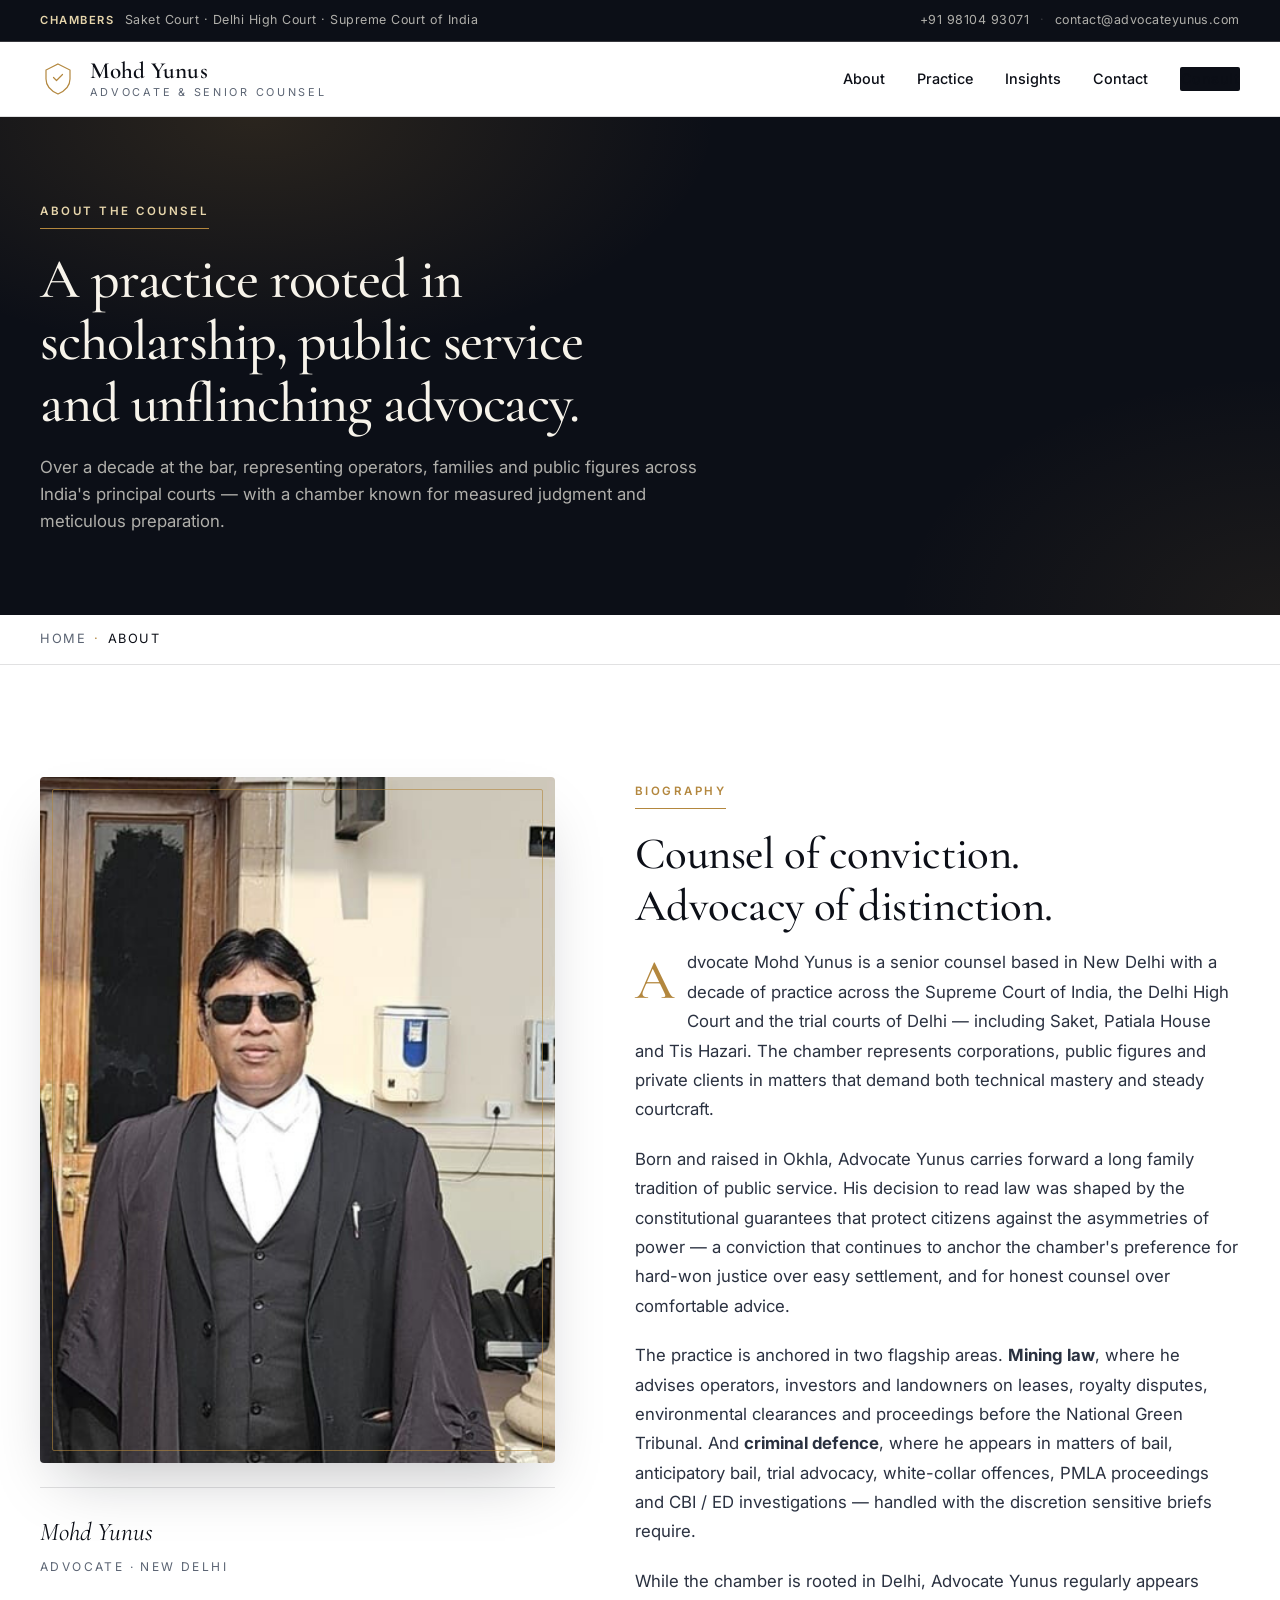
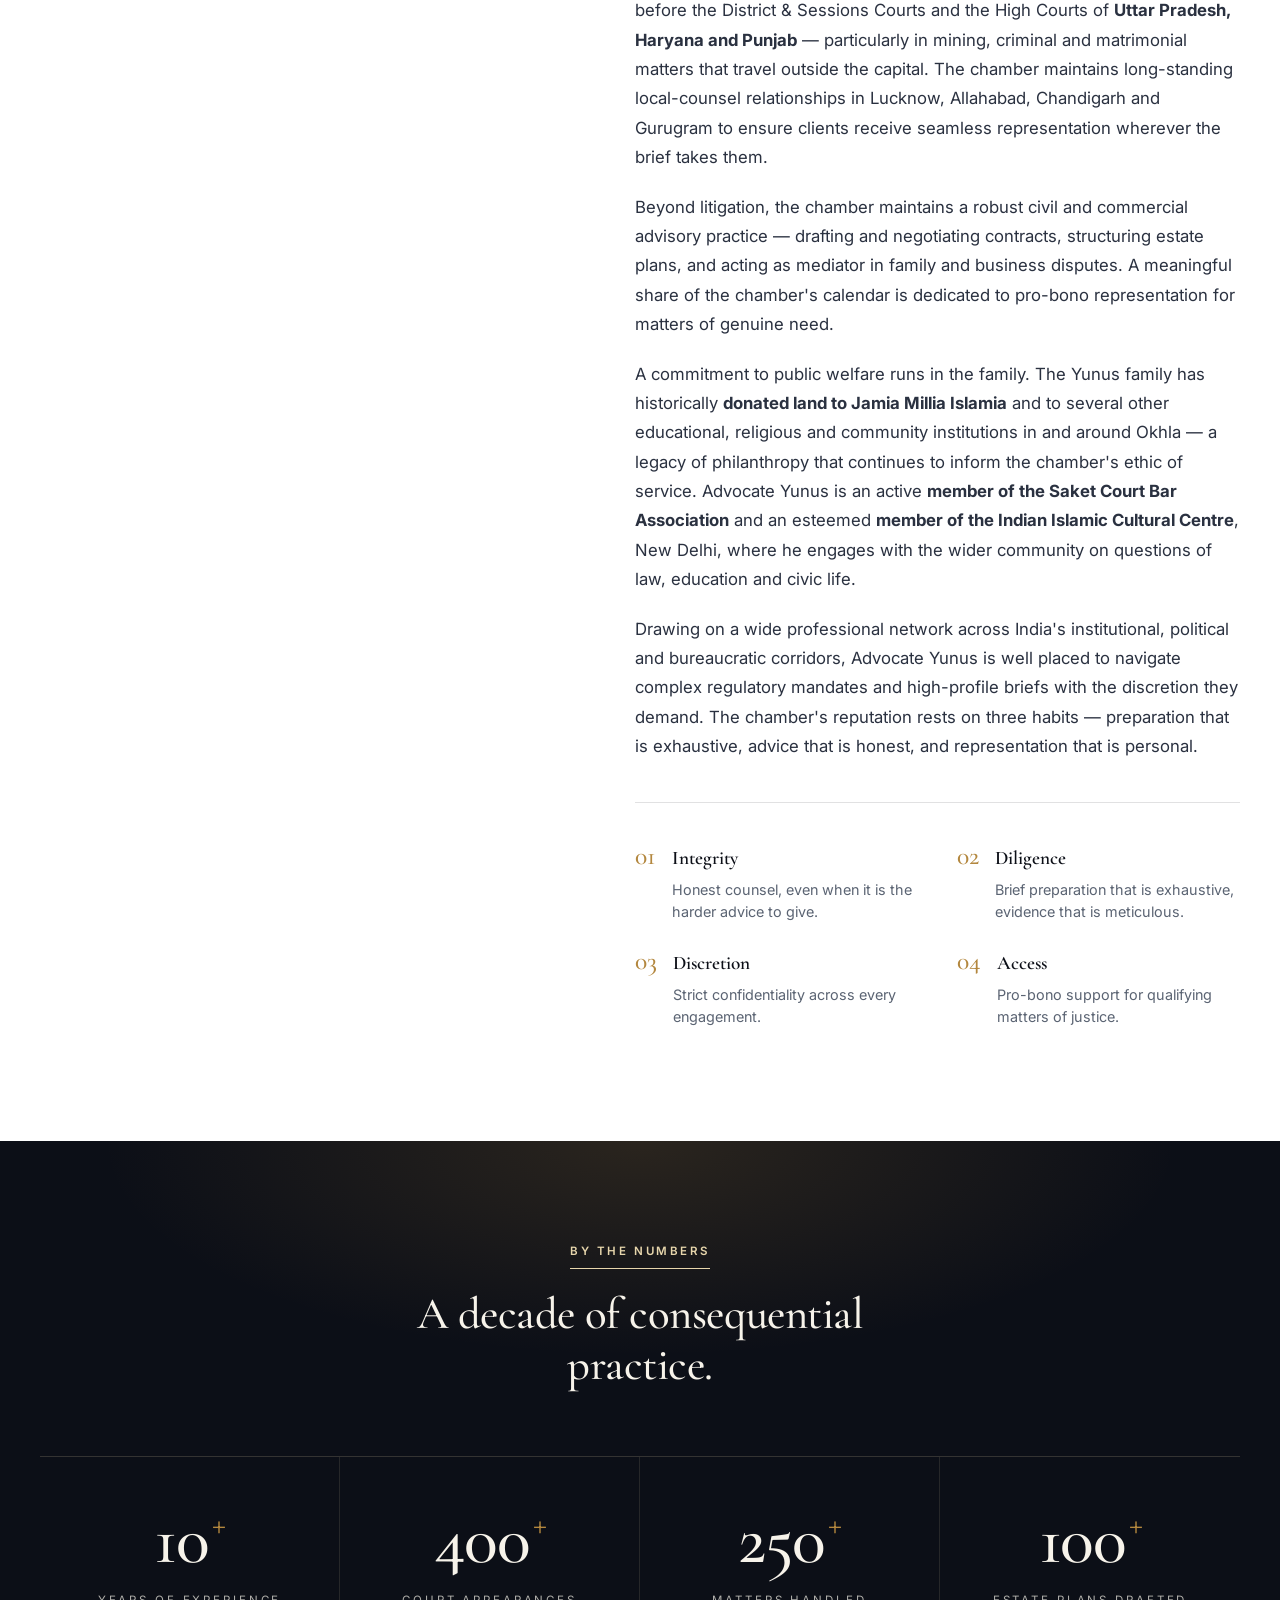
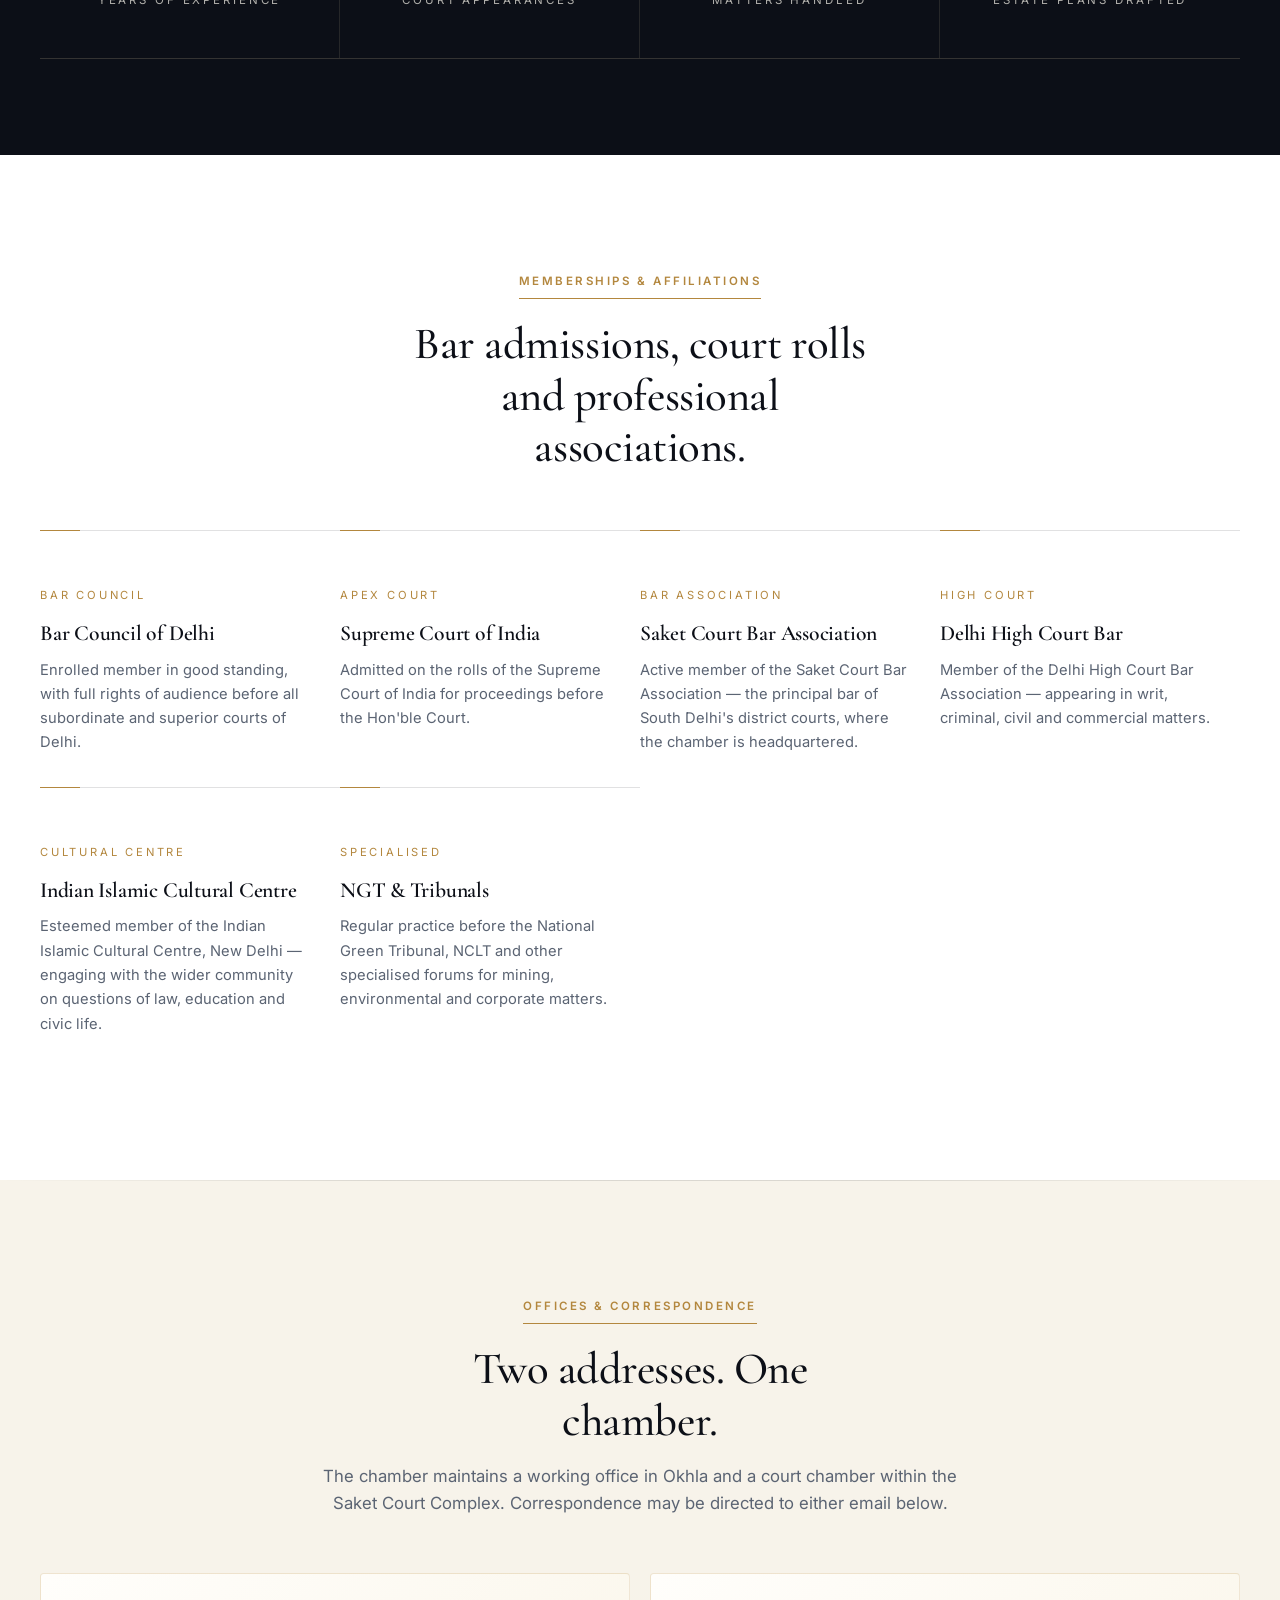
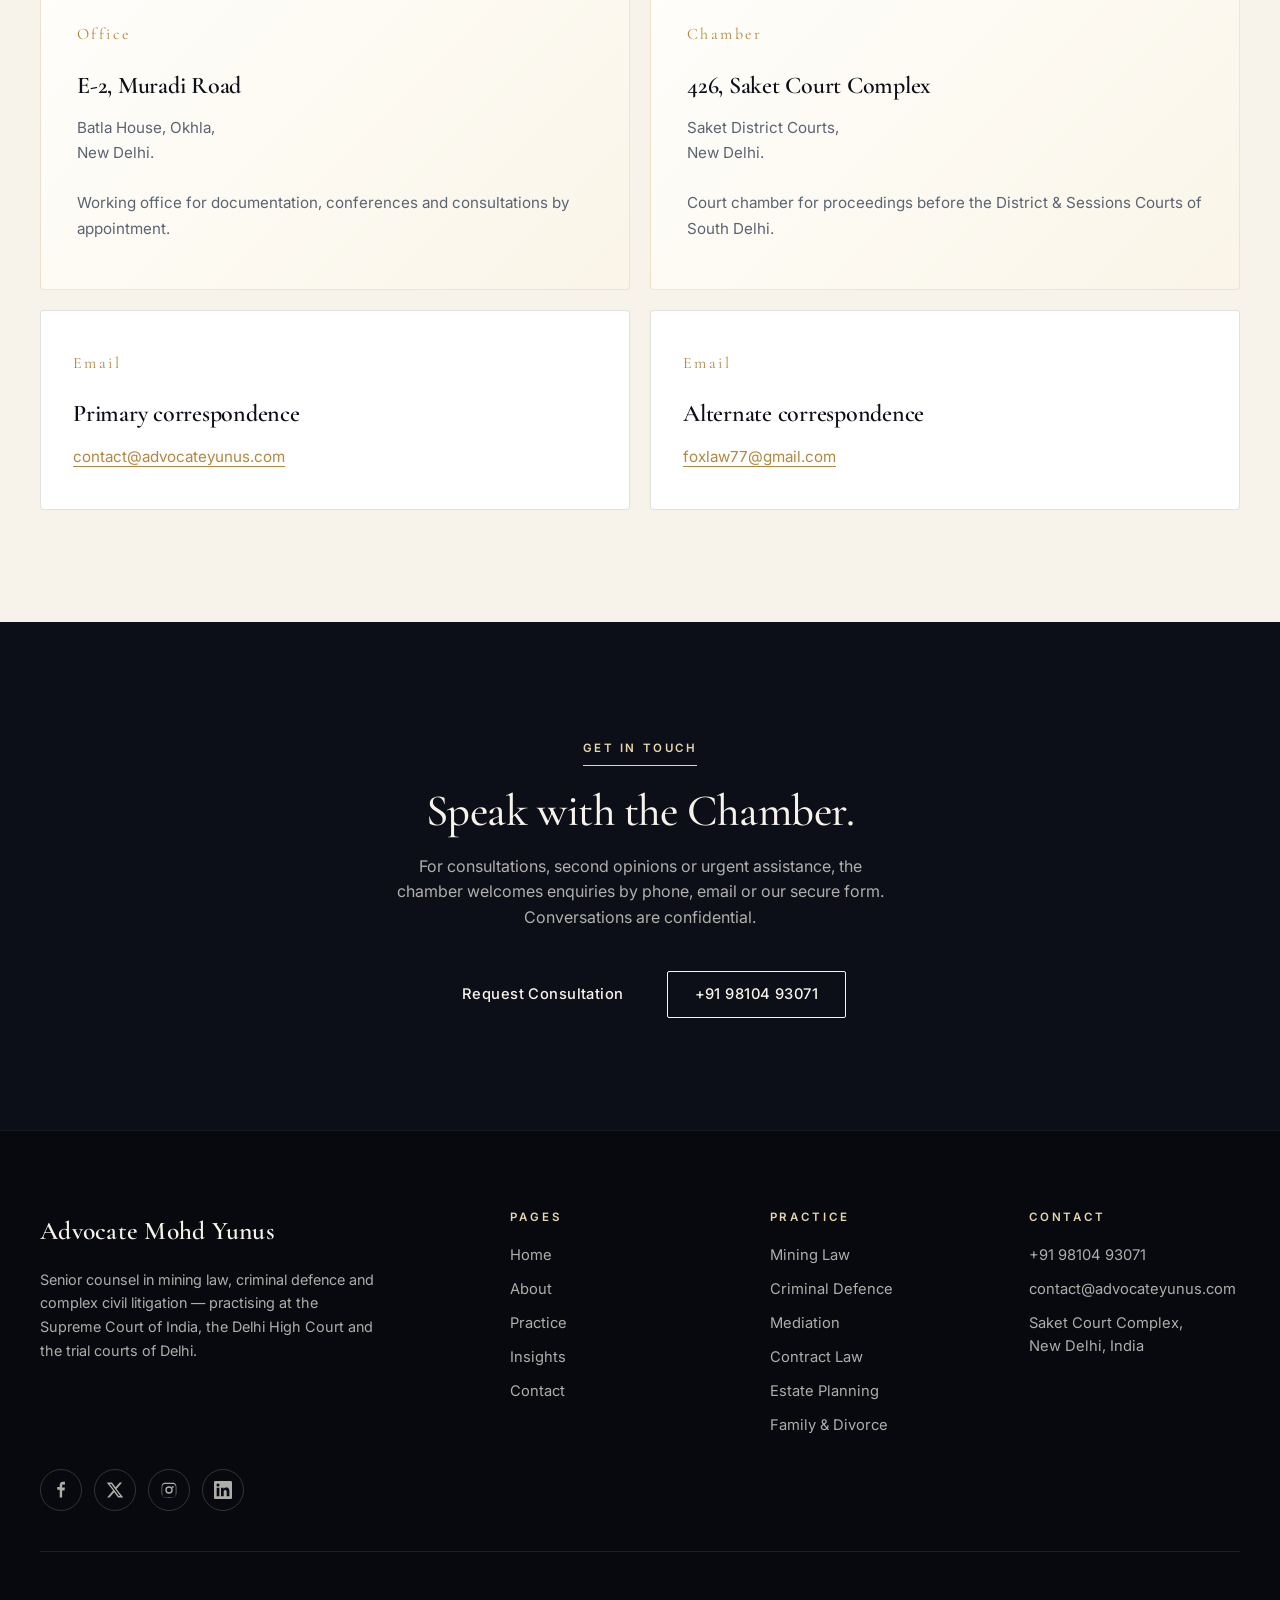
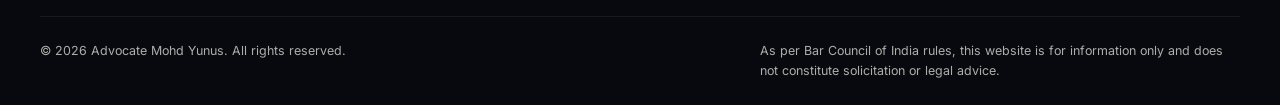
==== commit b1165bbb: "Fix mobile nav anchoring and centered section-title alignment" ====
--- a/about/index.html
+++ b/about/index.html
@@ -136,7 +136,7 @@
 
 <section class="stats">
     <div class="container stats__inner">
-        <div class="stats__head">
+        <div class="stats__head section-head--center">
             <span class="eyebrow">By the Numbers</span>
             <h2 class="section-title section-title--light">A decade of consequential practice.</h2>
         </div>
--- a/assets/css/styles.css
+++ b/assets/css/styles.css
@@ -95,6 +95,7 @@
 
 .section-head { margin-bottom: 3.5rem; max-width: 740px; }
 .section-head--center { margin-inline: auto; text-align: center; }
+.section-head--center .section-title,
 .section-head--center .section-lede { margin-inline: auto; }
 
 /* ---------- Buttons ---------- */
@@ -984,24 +985,38 @@
 @media (max-width: 720px) {
     .topbar__left { display: none; }
     .topbar__inner { justify-content: center; font-size: .72rem; }
+
+    .nav__inner { gap: 1rem; padding: .85rem 0; }
+    .brand { gap: .65rem; }
+    .brand__mark svg { width: 30px; height: 30px; }
+    .brand__name { font-size: 1.15rem; }
+    .brand__sub { font-size: .56rem; letter-spacing: .2em; white-space: nowrap; }
+
     .nav__links {
-        position: fixed;
-        inset: 64px 0 auto 0;
+        position: absolute;
+        top: 100%;
+        left: 0;
+        right: 0;
         flex-direction: column;
         align-items: stretch;
         gap: 0;
         background: var(--paper);
-        border-bottom: 1px solid var(--rule);
-        padding: 1rem 1.25rem 1.5rem;
+        border-bottom: 1px solid transparent;
+        padding: 0 1.25rem;
         max-height: 0;
         overflow: hidden;
-        transition: max-height .35s ease;
+        transition: max-height .35s ease, padding .35s ease, border-color .35s ease;
         z-index: 50;
     }
-    .nav__links.is-open { max-height: 400px; }
+    .nav__links.is-open {
+        max-height: 420px;
+        padding: .25rem 1.25rem 1.25rem;
+        border-bottom-color: var(--rule);
+        box-shadow: 0 12px 24px -8px rgba(12, 15, 23, .12);
+    }
     .nav__links a:not(.btn) { padding: .9rem 0; border-bottom: 1px solid var(--rule); }
     .nav__links .btn { margin-top: .75rem; }
-    .nav__toggle { display: flex; }
+    .nav__toggle { display: flex; flex-shrink: 0; }
 
     .hero { padding: 3.5rem 0; }
     .hero__cta .btn { flex: 1; min-width: 140px; }
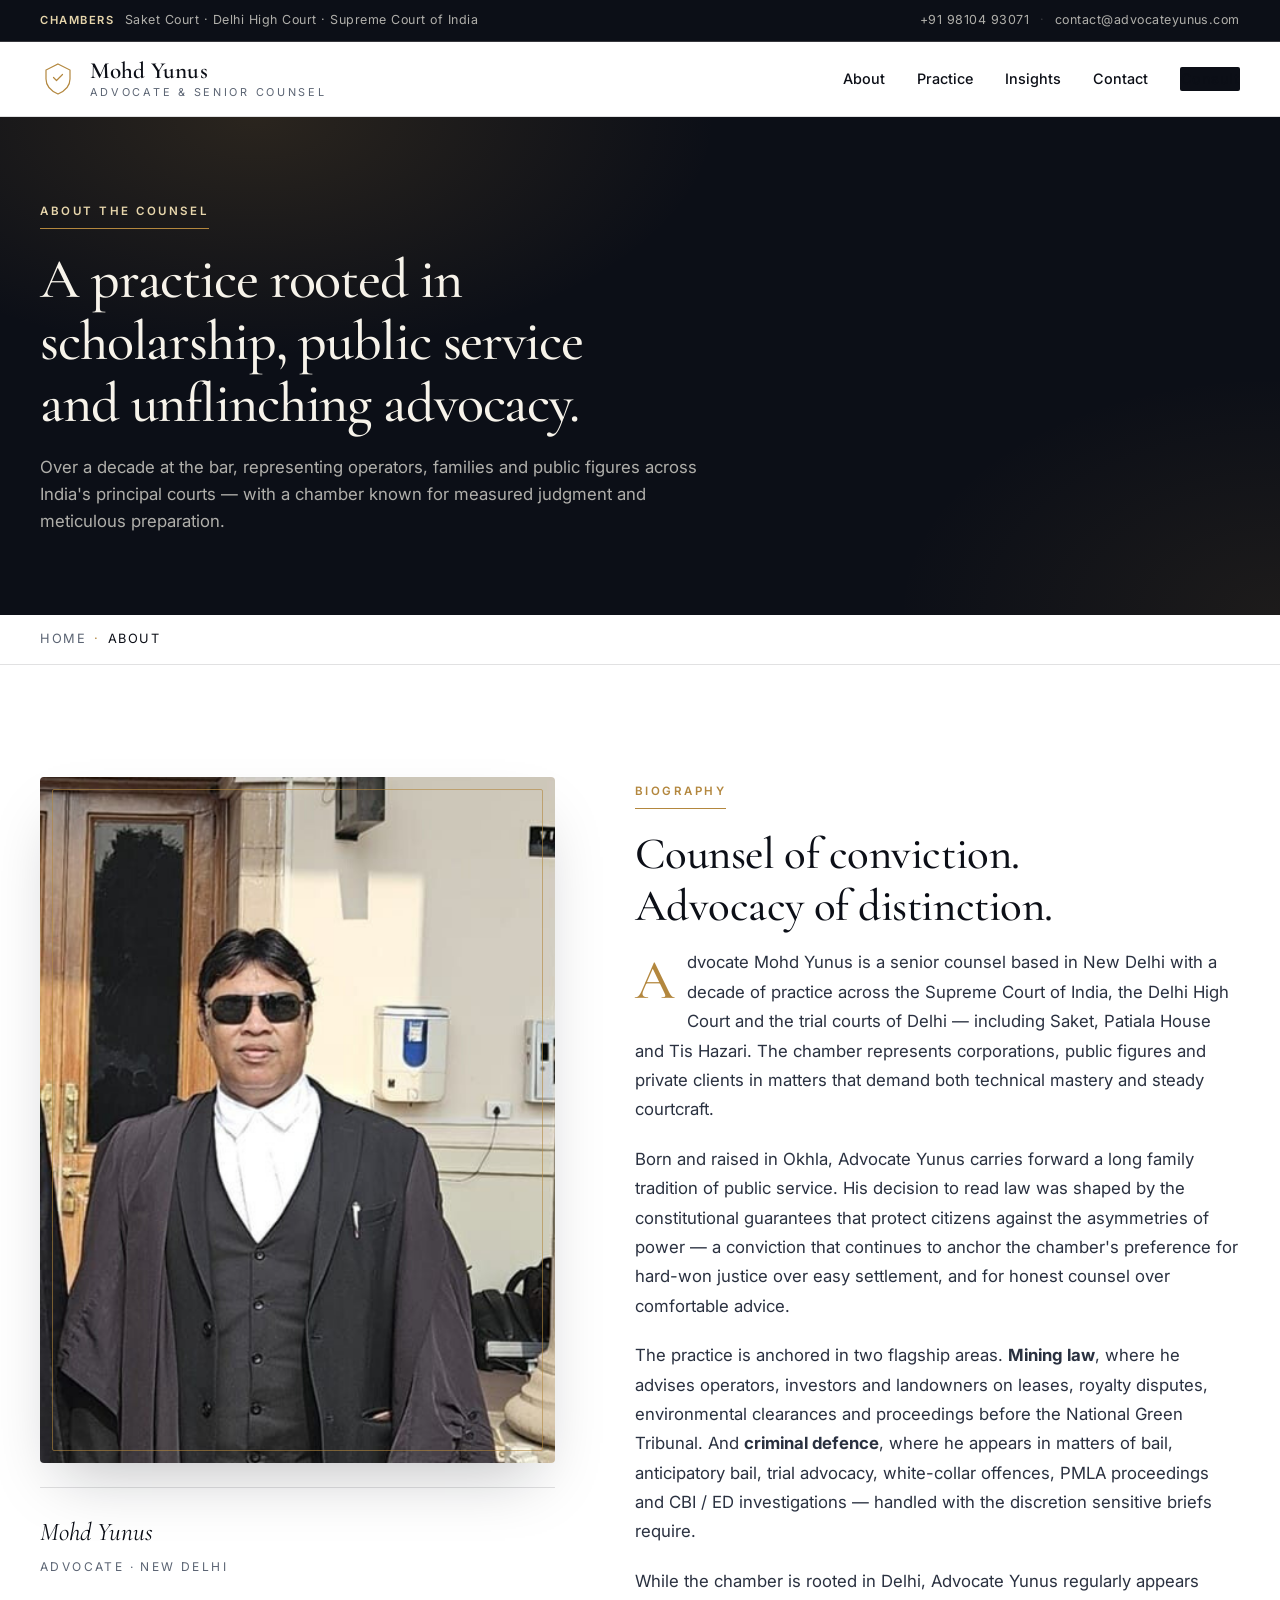
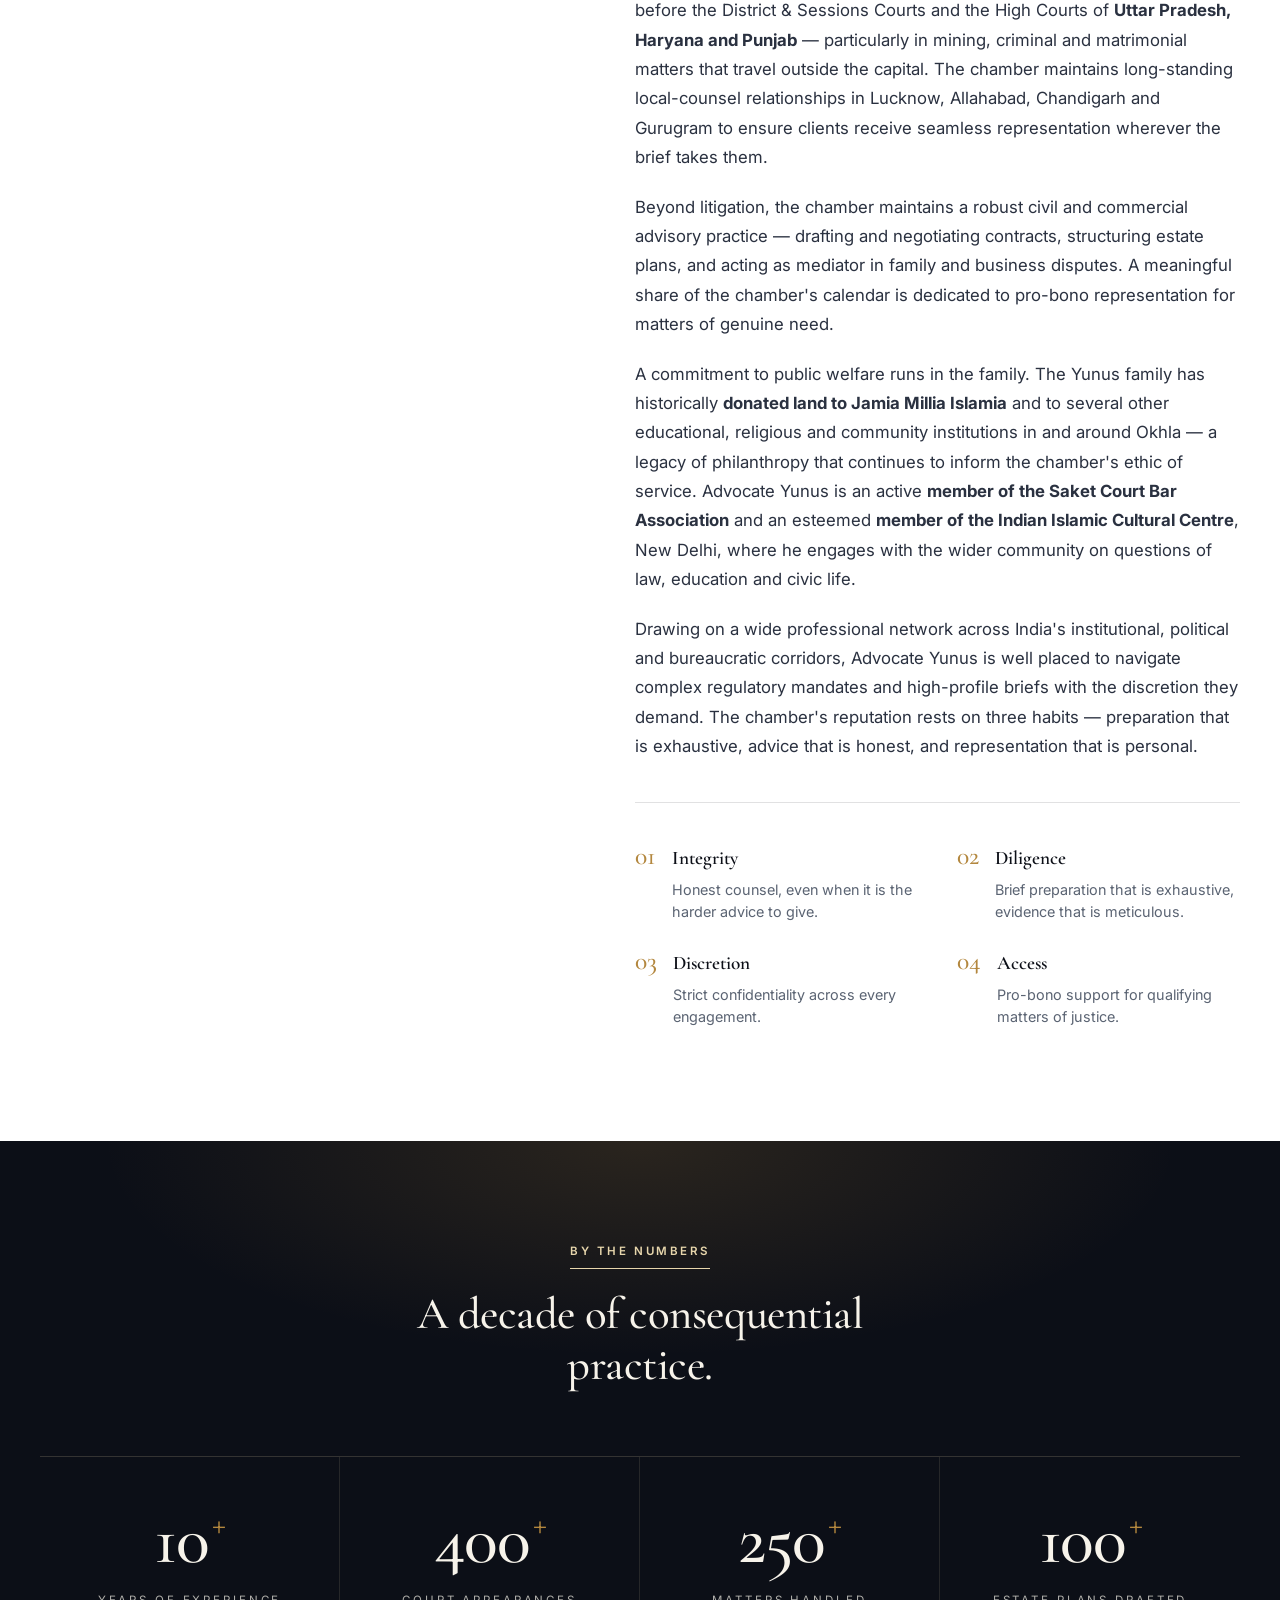
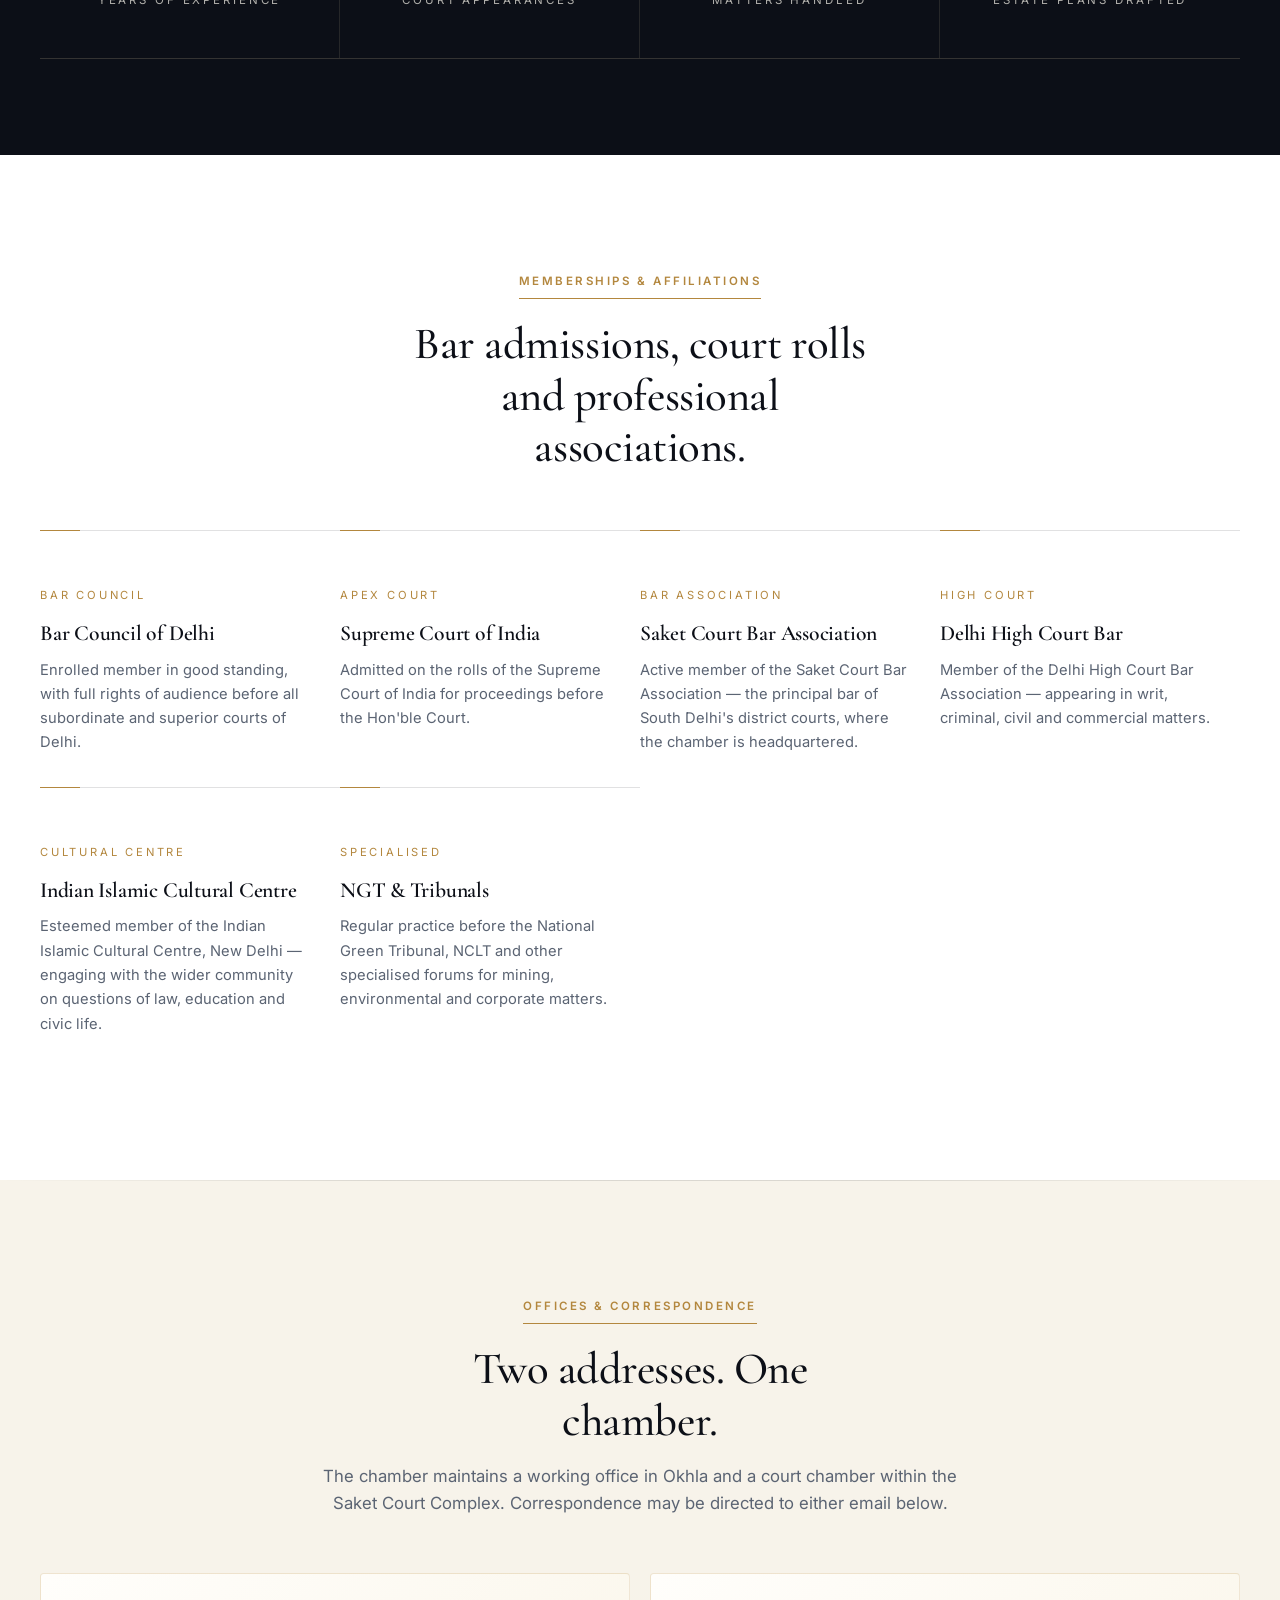
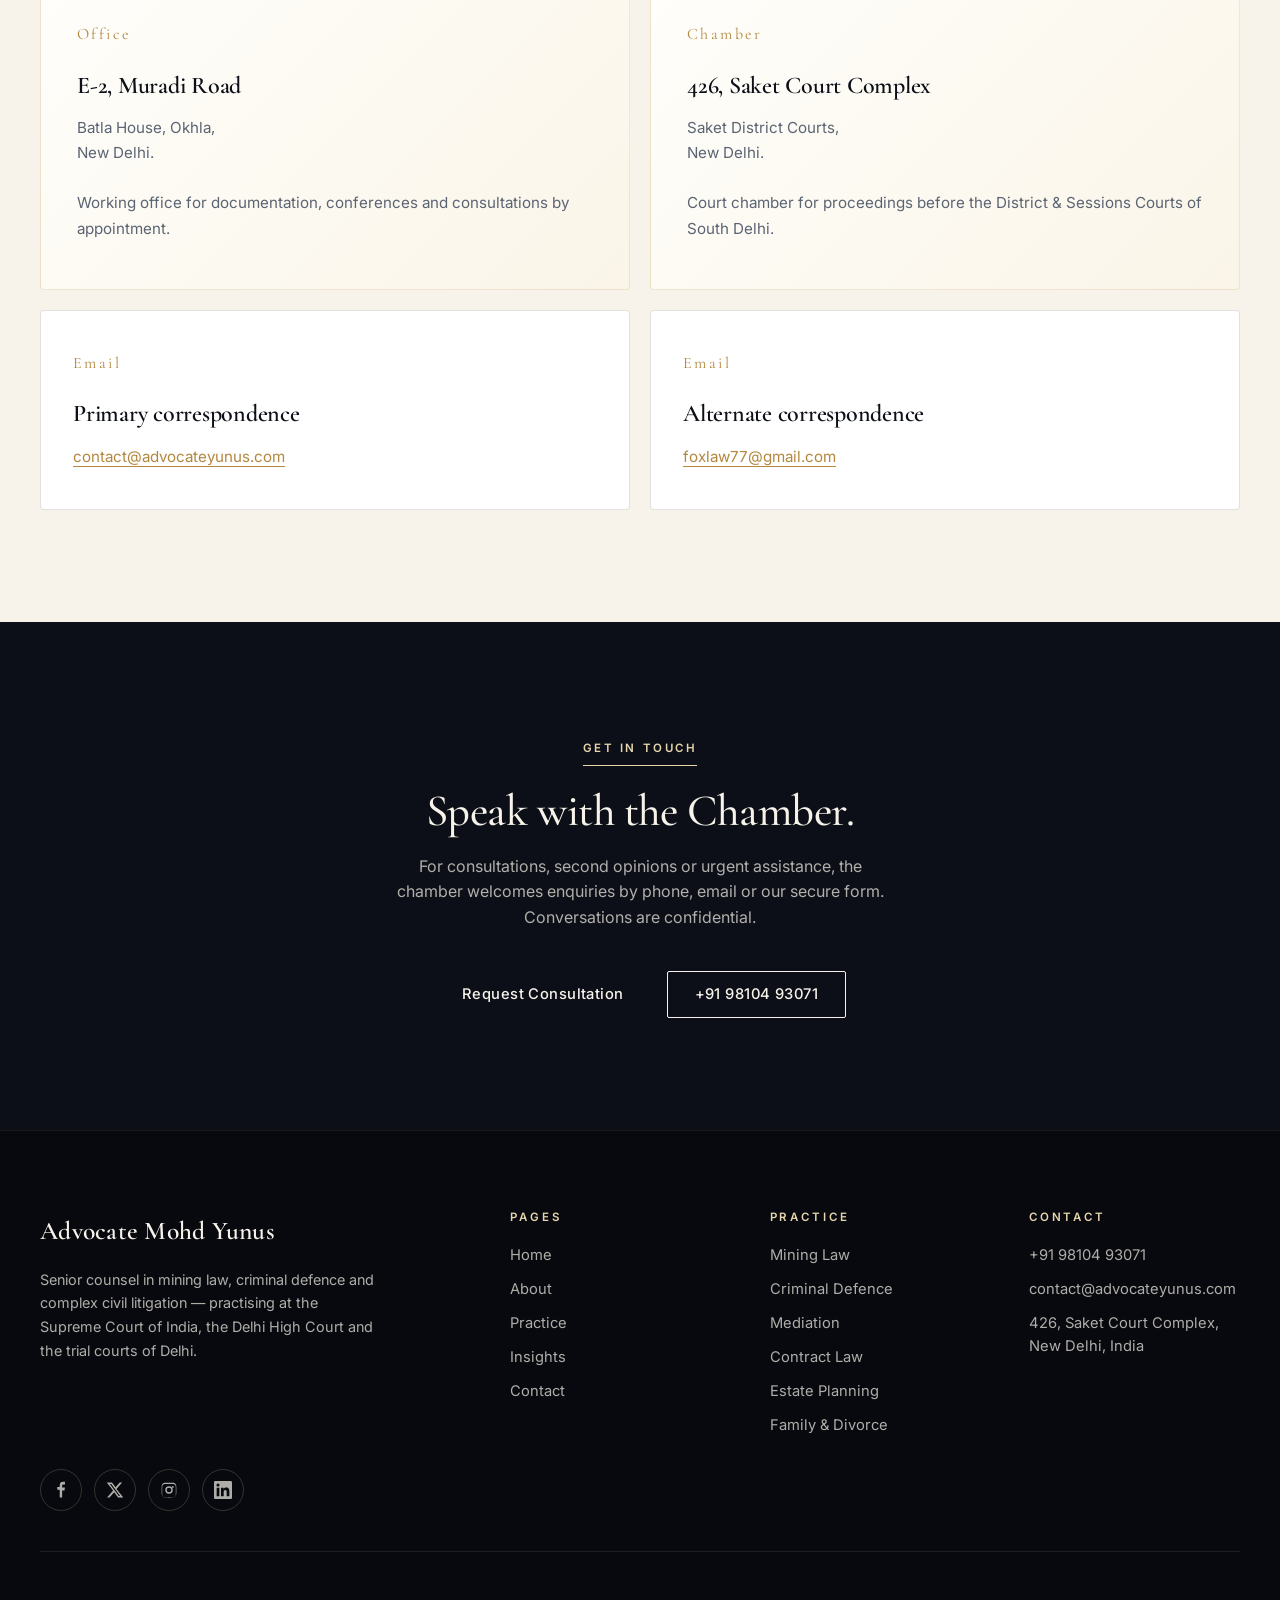
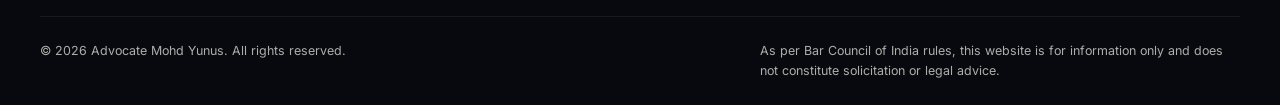
==== commit 1b444ad8: "Fix mobile nav anchoring and centered section-title alignment" ====
--- a/about/index.html
+++ b/about/index.html
@@ -270,7 +270,7 @@
             <ul>
                 <li><a href="tel:+919810493071">+91 98104 93071</a></li>
                 <li><a href="mailto:contact@advocateyunus.com">contact@advocateyunus.com</a></li>
-                <li>Saket Court Complex,<br>New Delhi, India</li>
+                <li>426, Saket Court Complex,<br>New Delhi, India</li>
             </ul>
         </div>
         <div class="footer__social" aria-label="Social media">
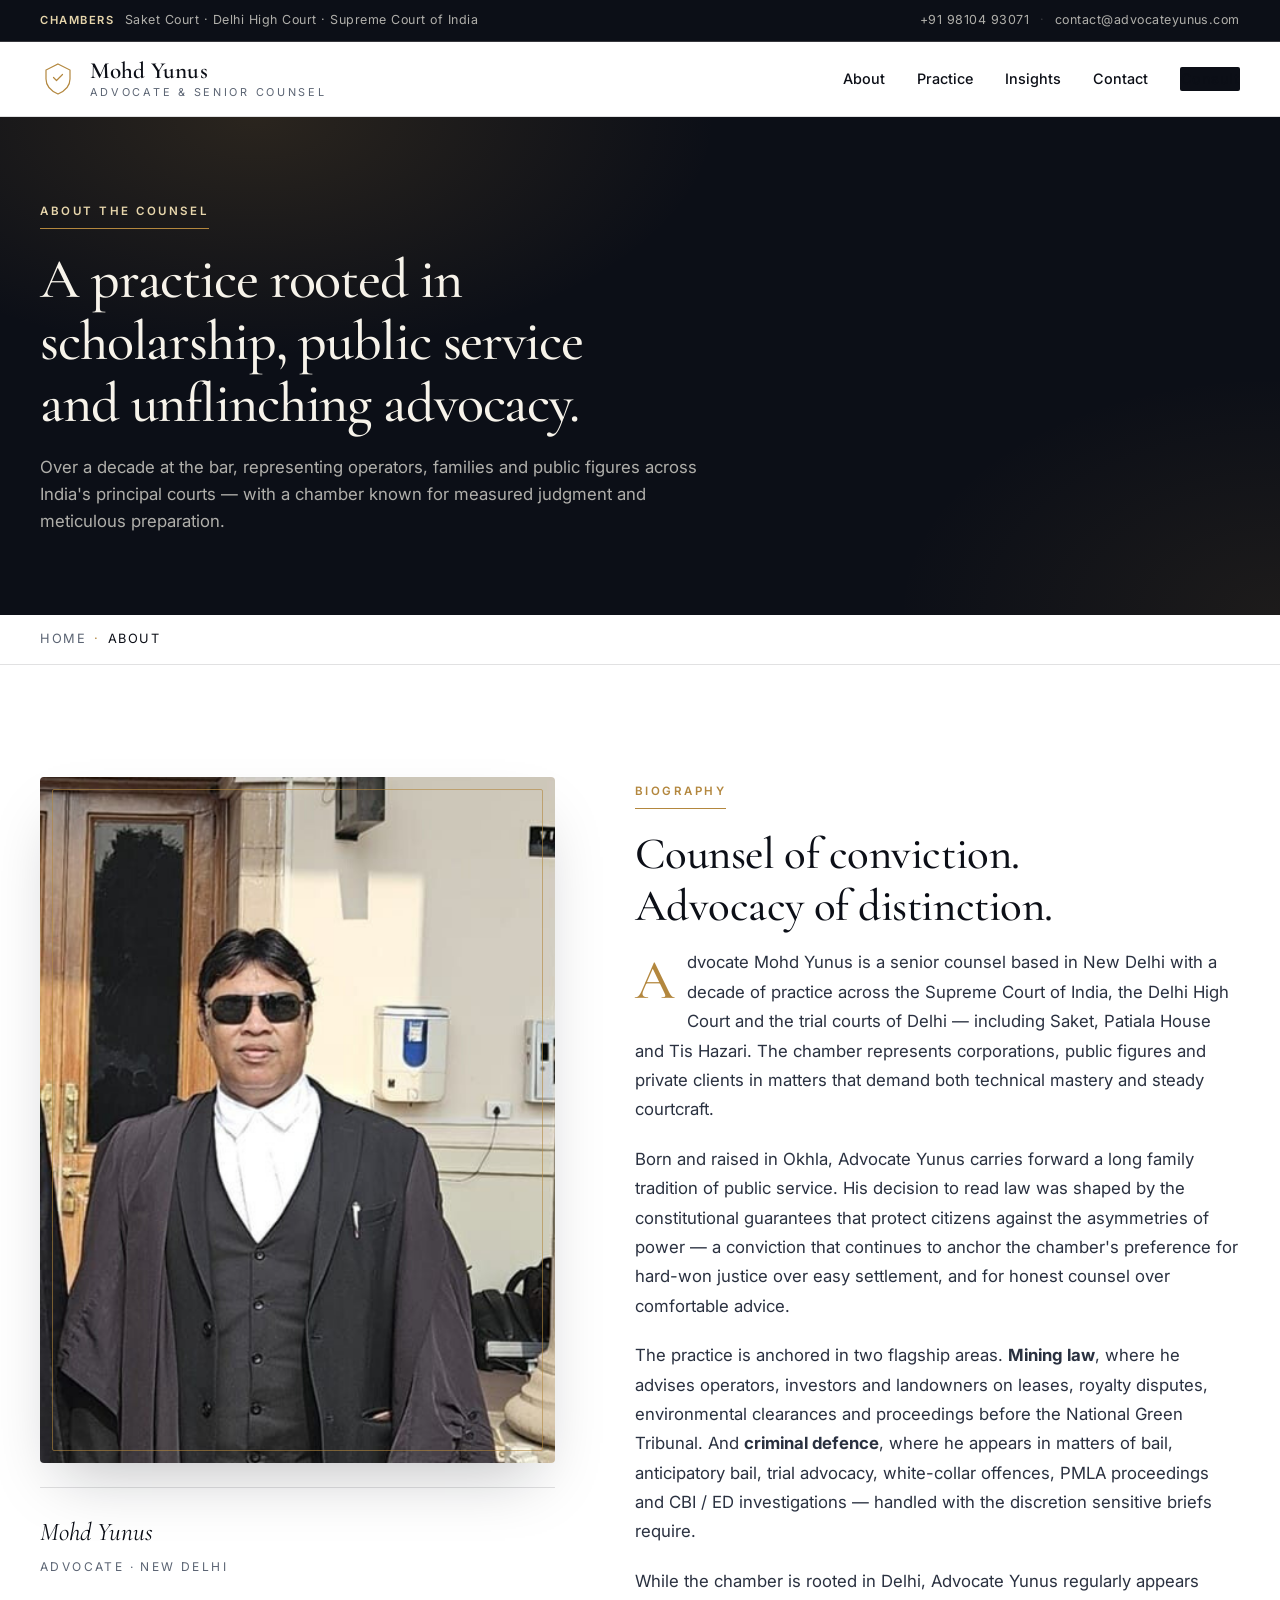
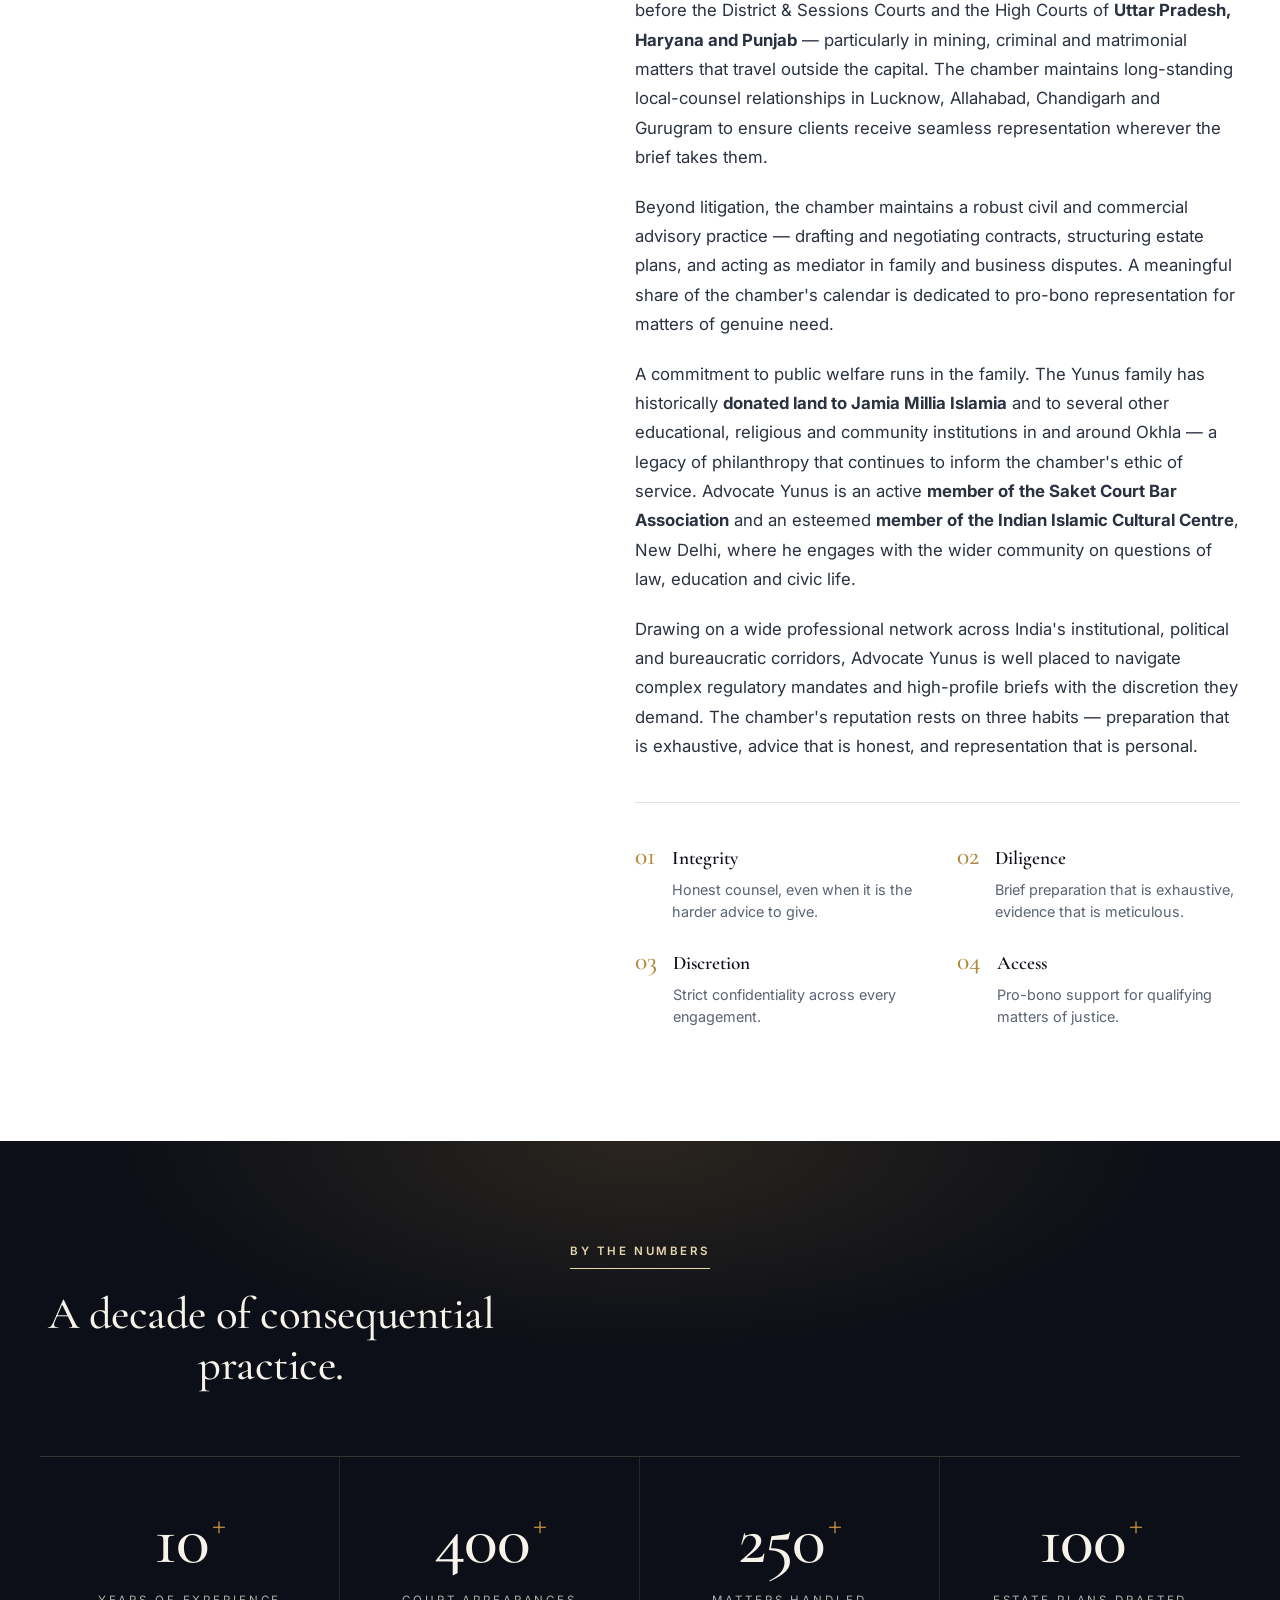
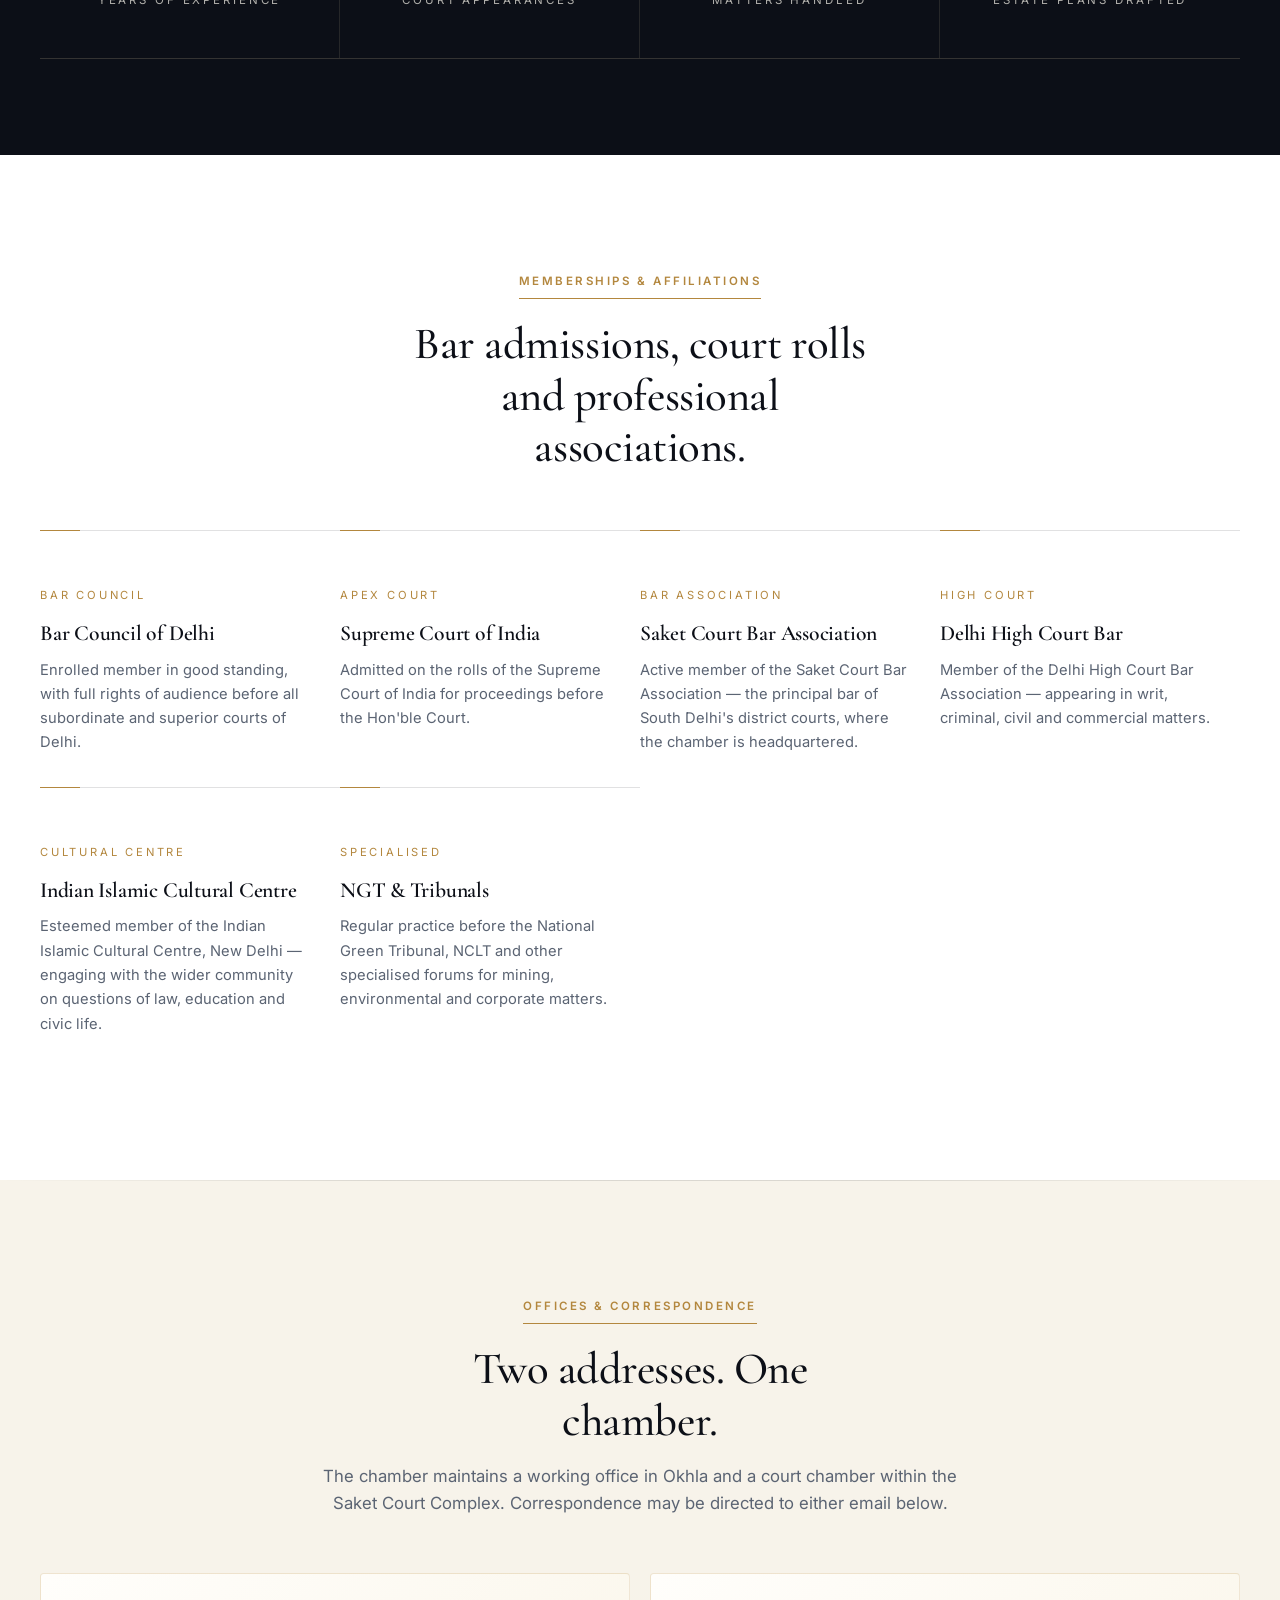
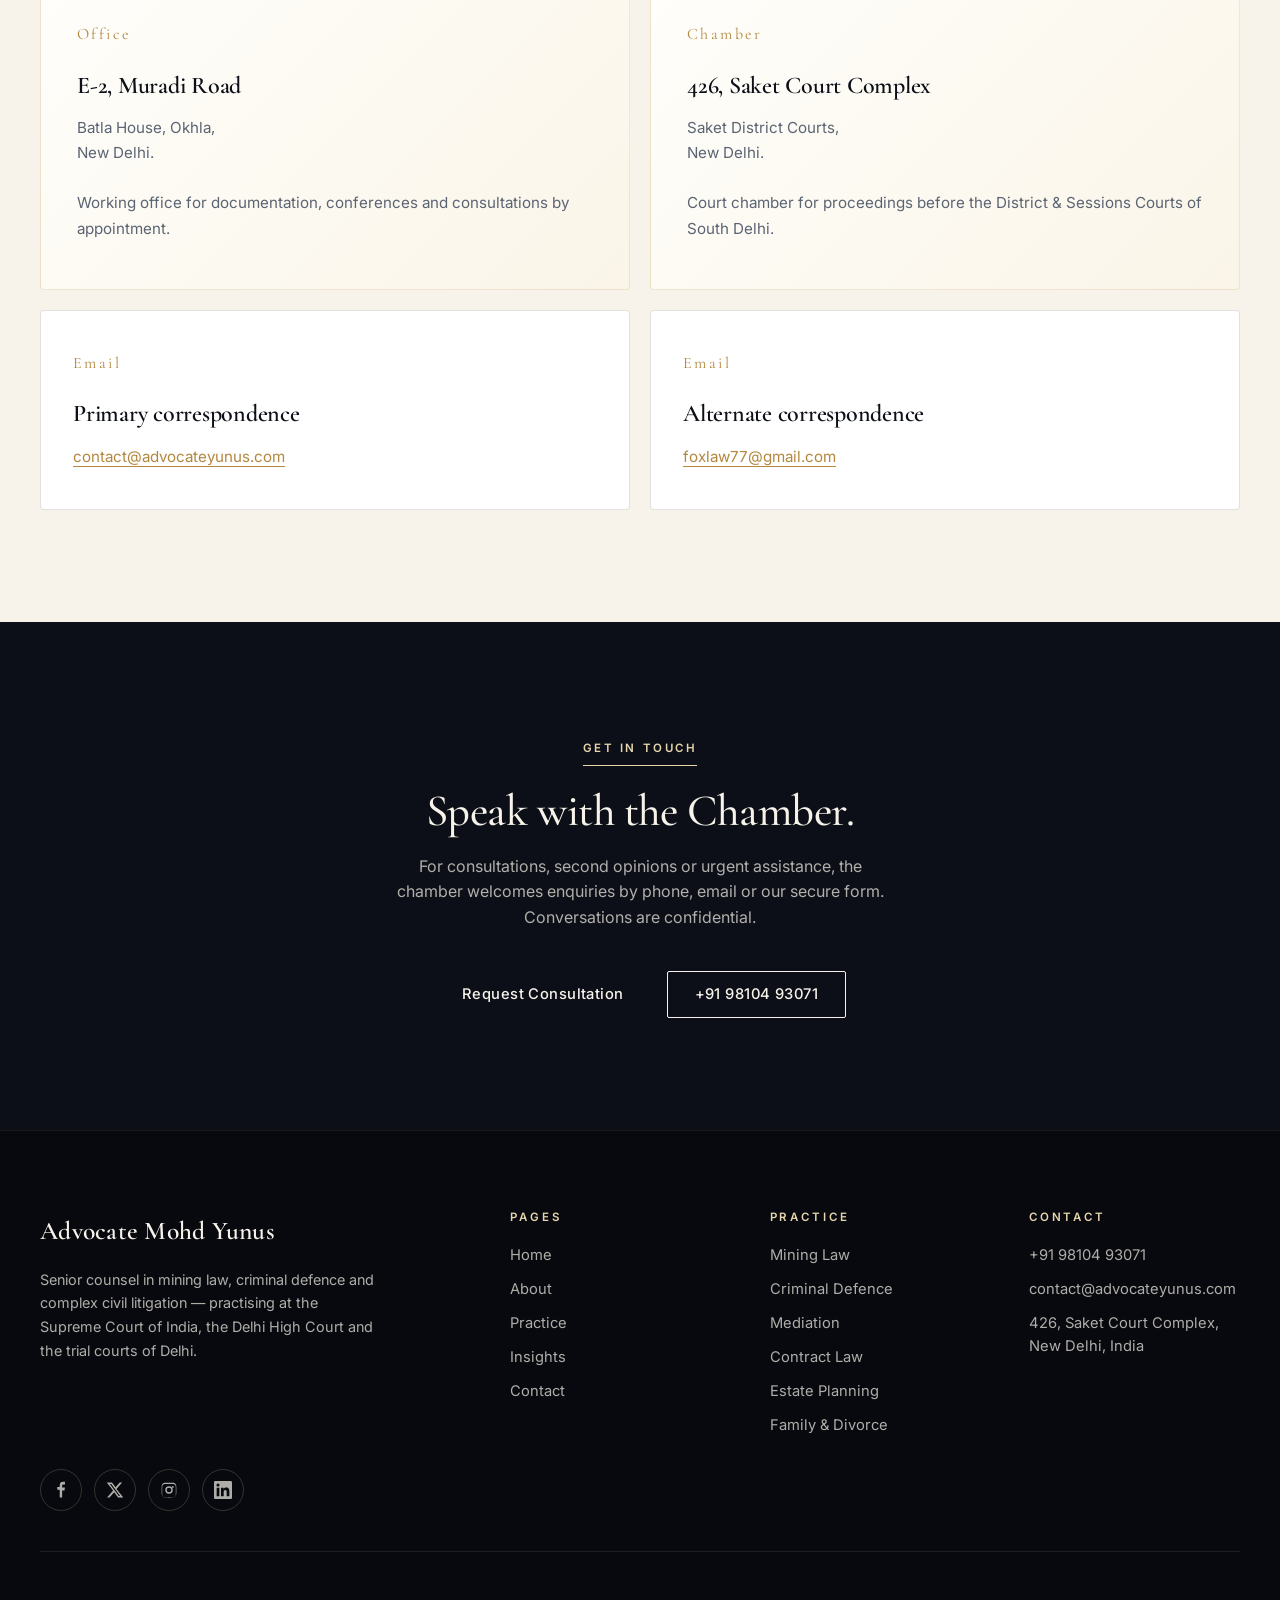
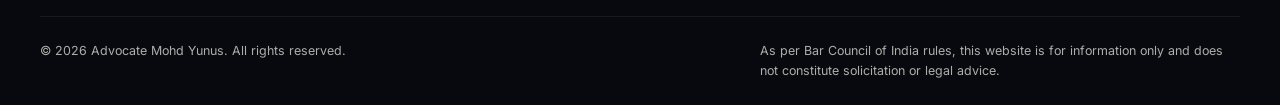
==== commit ef14d8f4: "Final" ====
--- a/about/index.html
+++ b/about/index.html
@@ -136,7 +136,7 @@
 
 <section class="stats">
     <div class="container stats__inner">
-        <div class="stats__head section-head--center">
+        <div class="stats__head stats-head--center">
             <span class="eyebrow">By the Numbers</span>
             <h2 class="section-title section-title--light">A decade of consequential practice.</h2>
         </div>
@@ -197,7 +197,7 @@
             <h2 class="section-title">Two addresses. One chamber.</h2>
             <p class="section-lede" style="margin-inline: auto;">The chamber maintains a working office in Okhla and a court chamber within the Saket Court Complex. Correspondence may be directed to either email below.</p>
         </div>
-        <div class="practice__grid" style="grid-template-columns: repeat(2, 1fr);">
+        <div class="practice__grid practice__grid--two-col">
             <article class="card card--feature">
                 <span class="card__num">Office</span>
                 <h3 class="card__title">E-2, Muradi Road</h3>
--- a/assets/css/styles.css
+++ b/assets/css/styles.css
@@ -519,6 +519,9 @@
     display: grid;
     grid-template-columns: repeat(3, 1fr);
     gap: 1.25rem;
+}
+.practice__grid--two-col {
+    grid-template-columns: repeat(2, 1fr);
 }
 .card {
     background: var(--paper);
@@ -1025,7 +1028,7 @@
     .hero__card { padding: 1.75rem; }
 
     .about, .practice, .stats, .process, .testimonials, .insights, .faq, .contact { padding: 4.5rem 0; }
-    .practice__grid, .insights__grid, .testimonials__grid { grid-template-columns: 1fr; }
+    .practice__grid, .insights__grid, .testimonials__grid, .practice__grid--two-col { grid-template-columns: 1fr; }
     .stats__grid { grid-template-columns: 1fr; }
     .stats__grid li { border-right: none !important; border-bottom: 1px solid rgba(231, 214, 172, .12) !important; }
     .stats__grid li:last-child { border-bottom: none !important; }
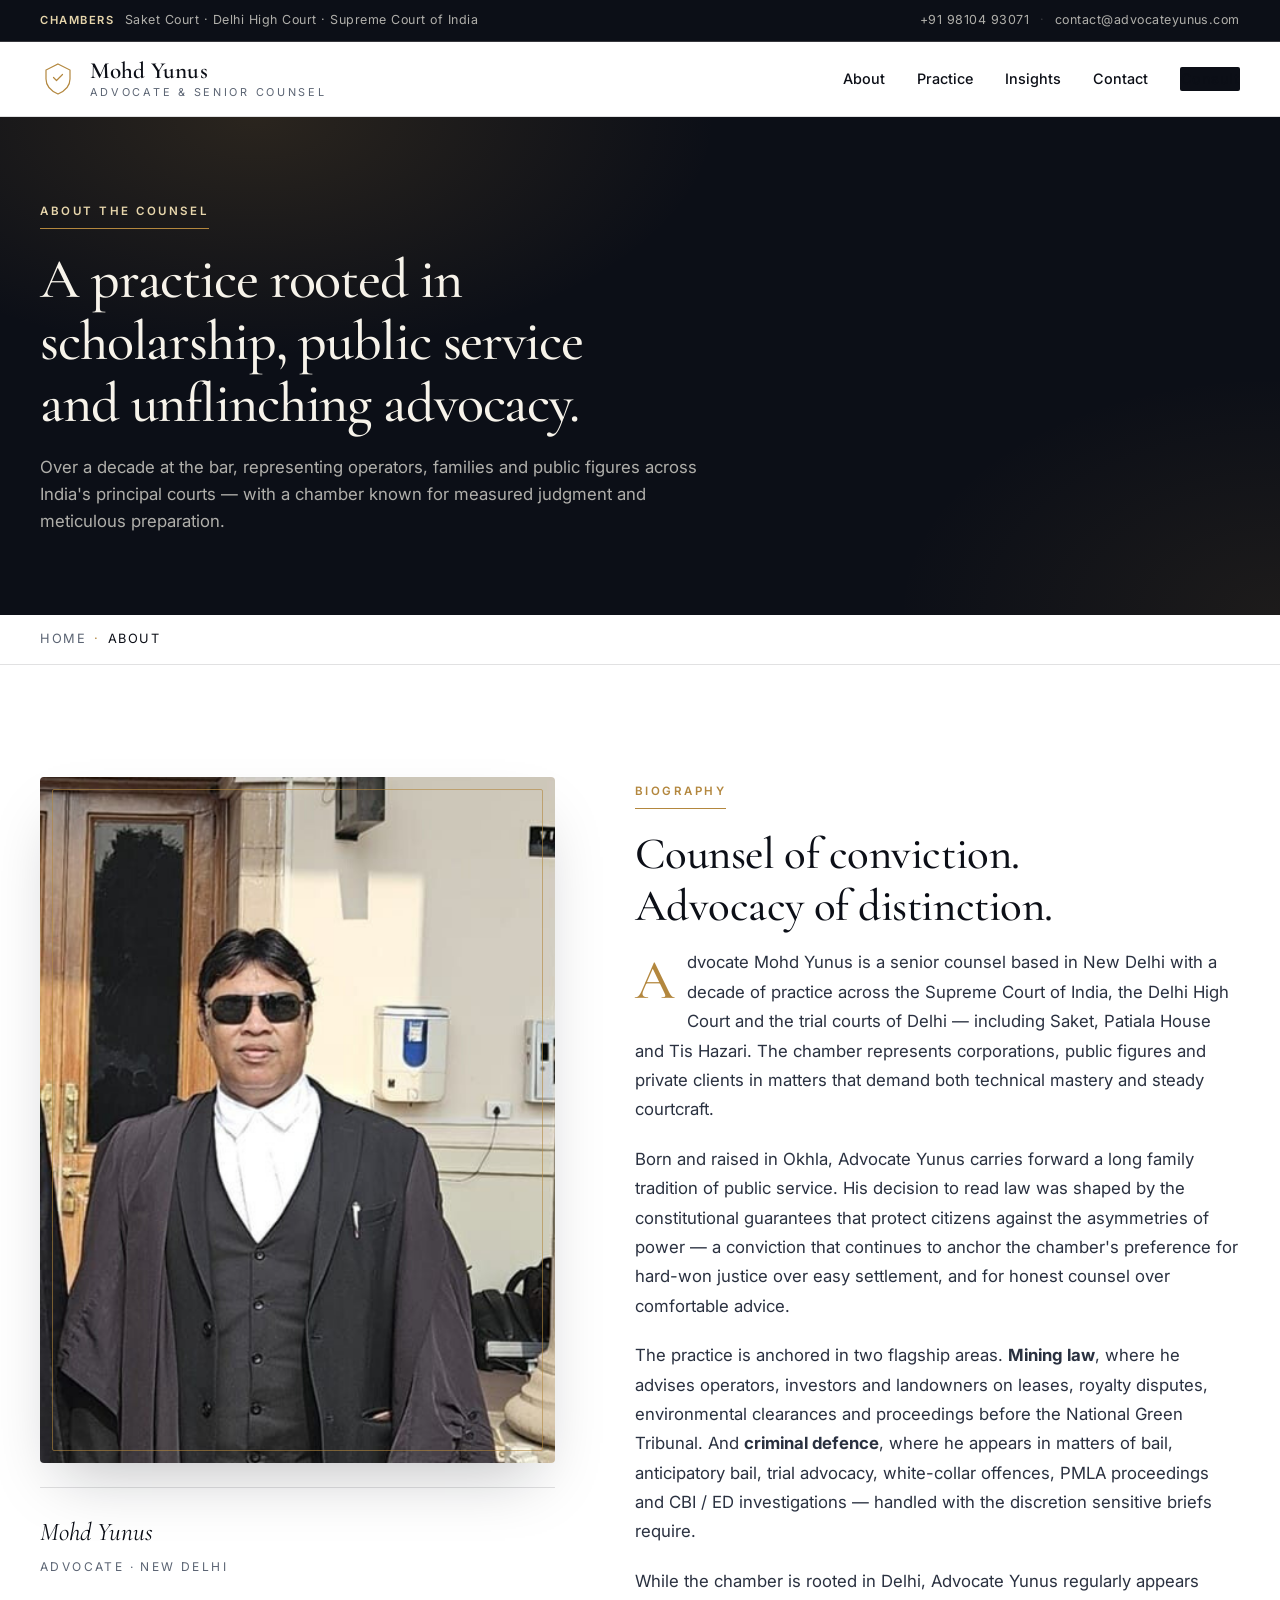
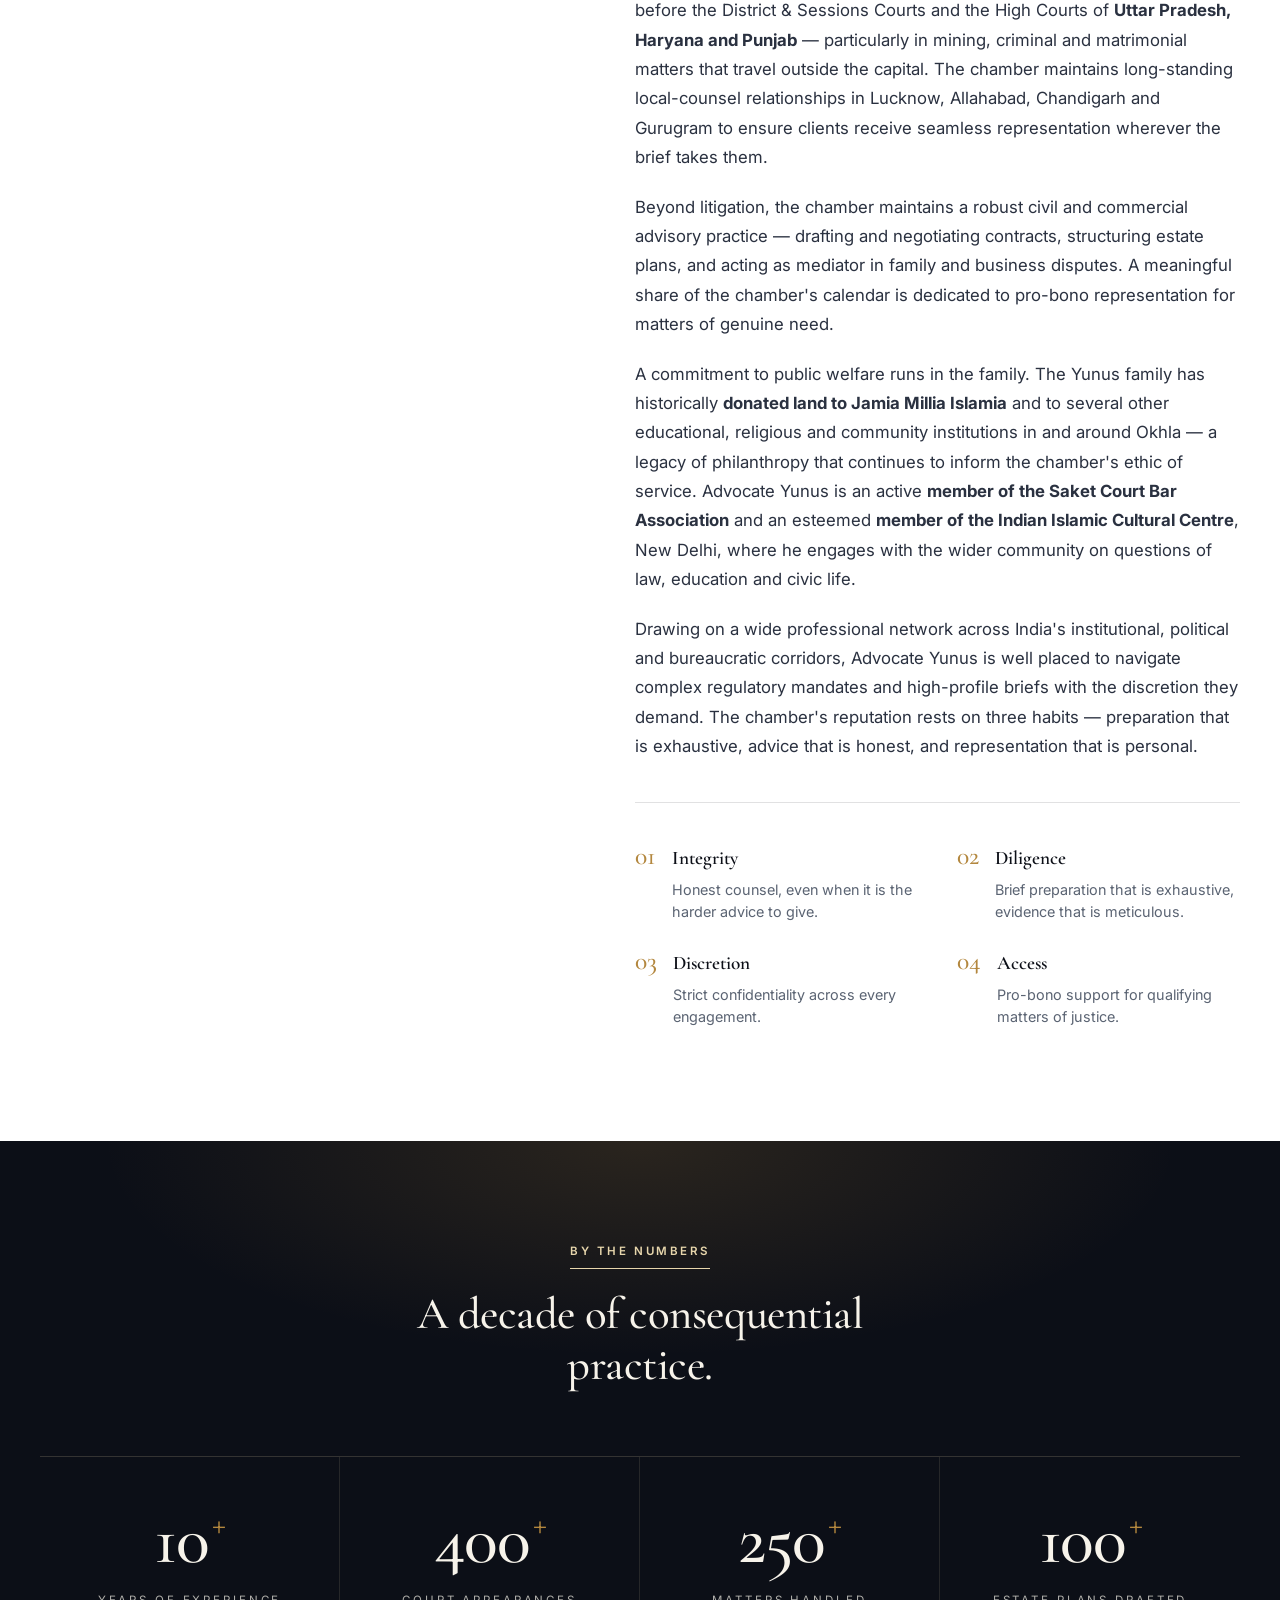
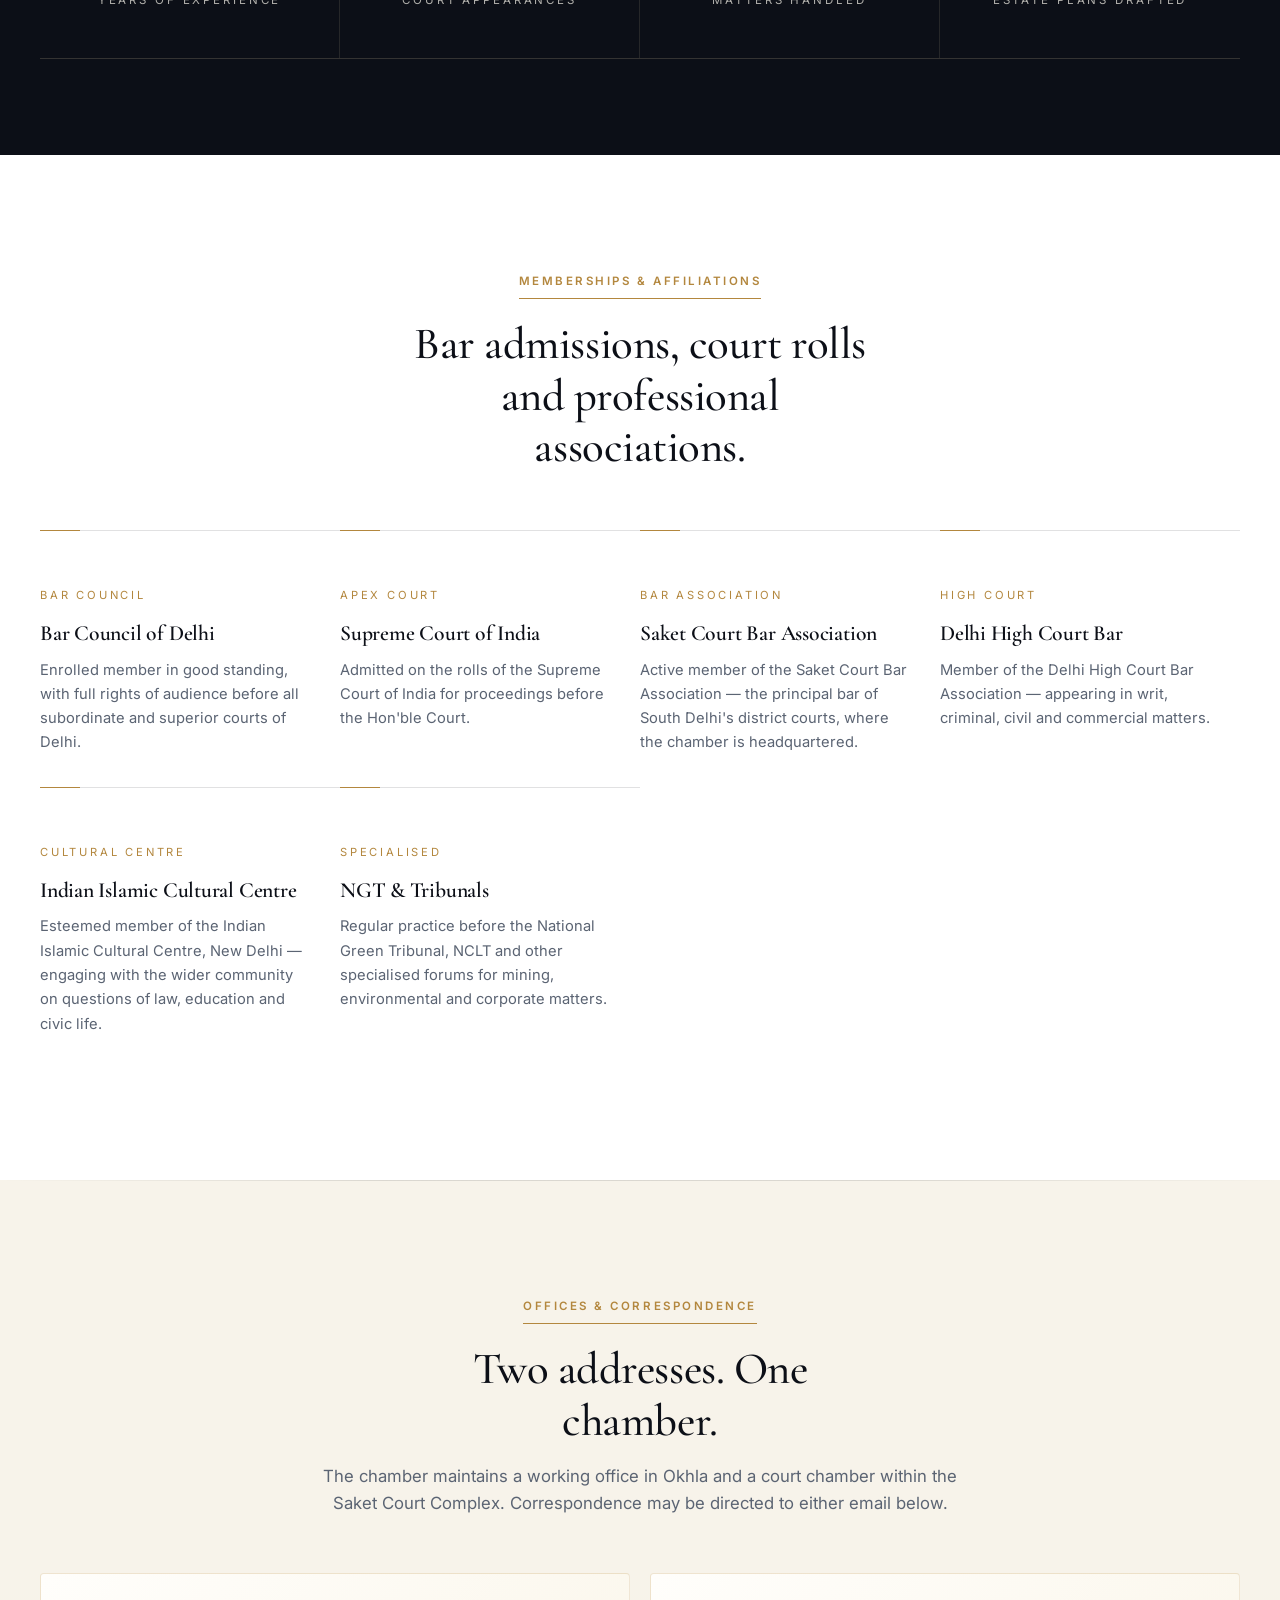
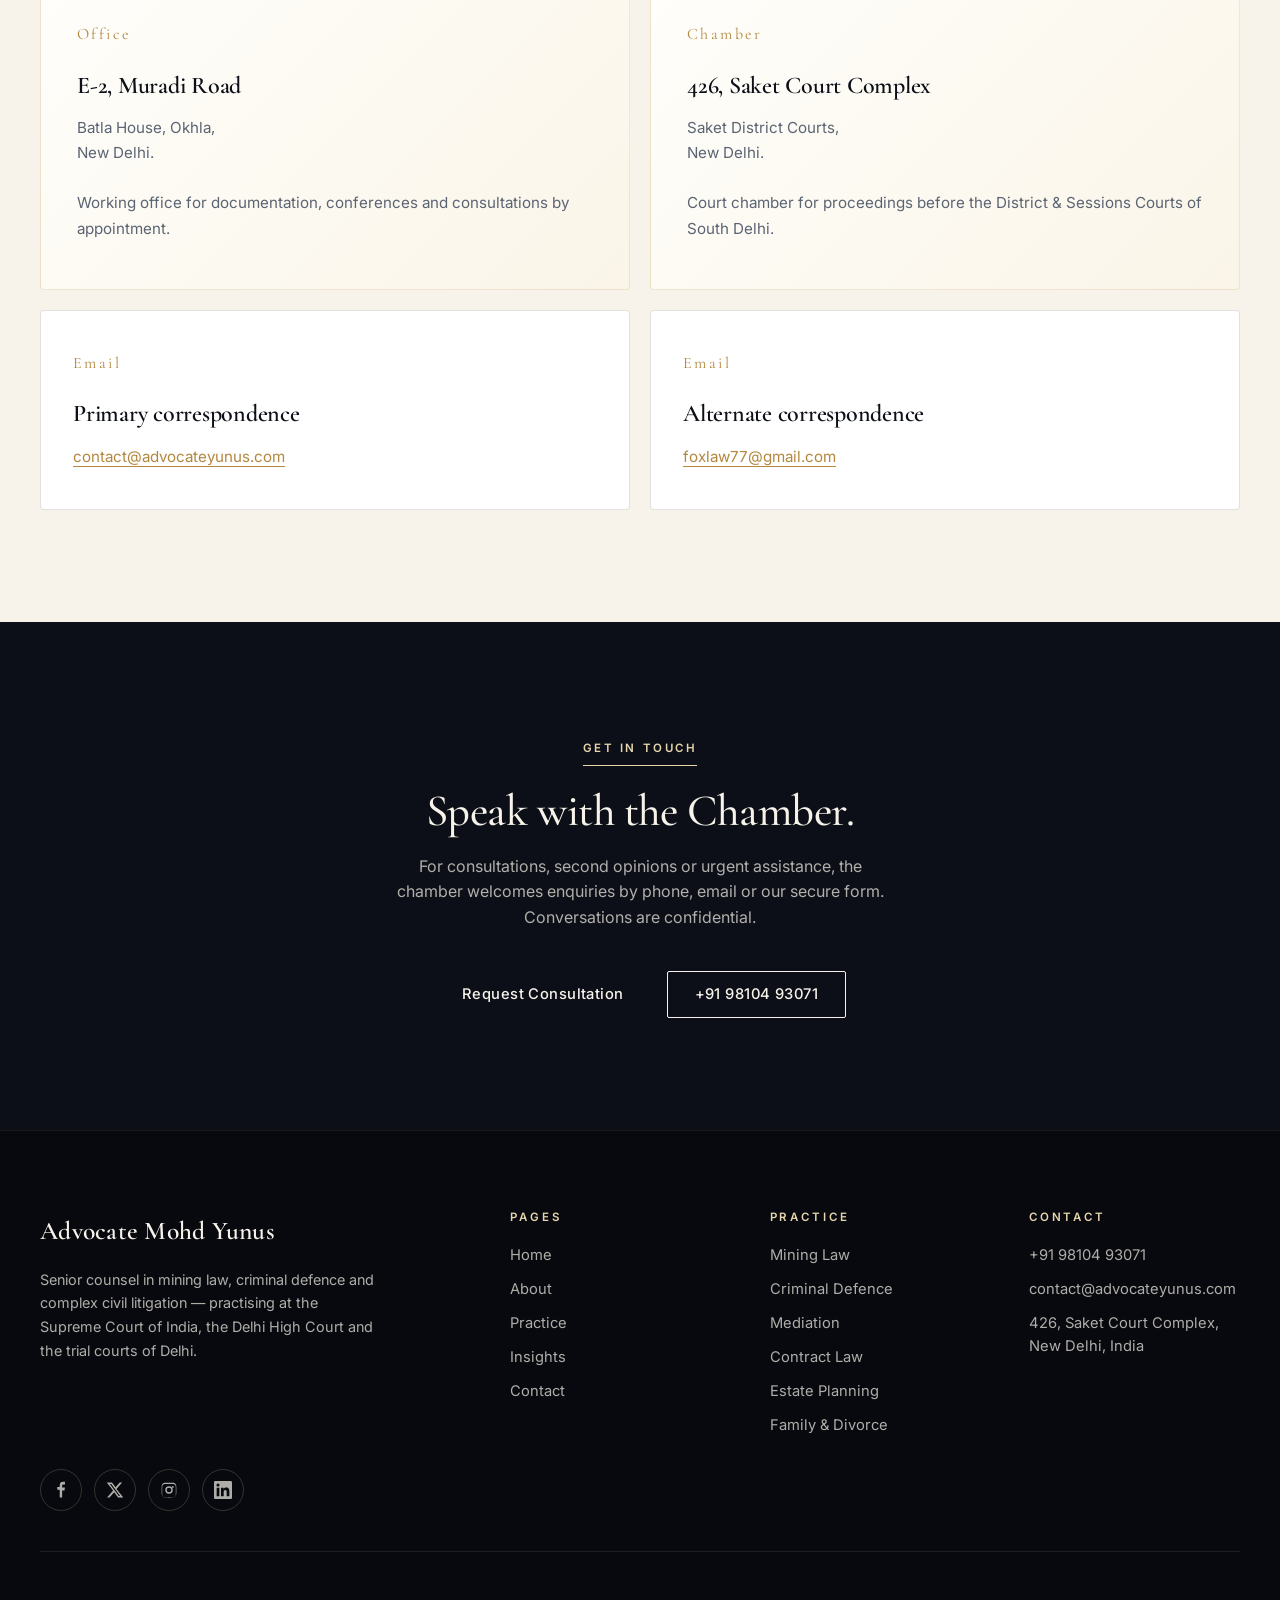
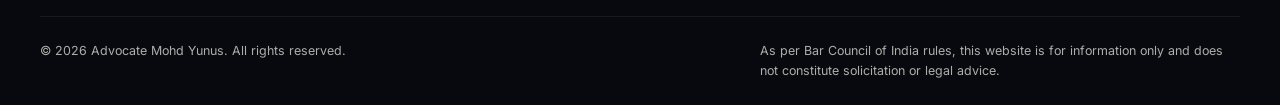
==== commit 3933246d: "Final" ====
--- a/about/index.html
+++ b/about/index.html
@@ -136,7 +136,7 @@
 
 <section class="stats">
     <div class="container stats__inner">
-        <div class="stats__head stats-head--center">
+        <div class="stats__head section-head--center">
             <span class="eyebrow">By the Numbers</span>
             <h2 class="section-title section-title--light">A decade of consequential practice.</h2>
         </div>
